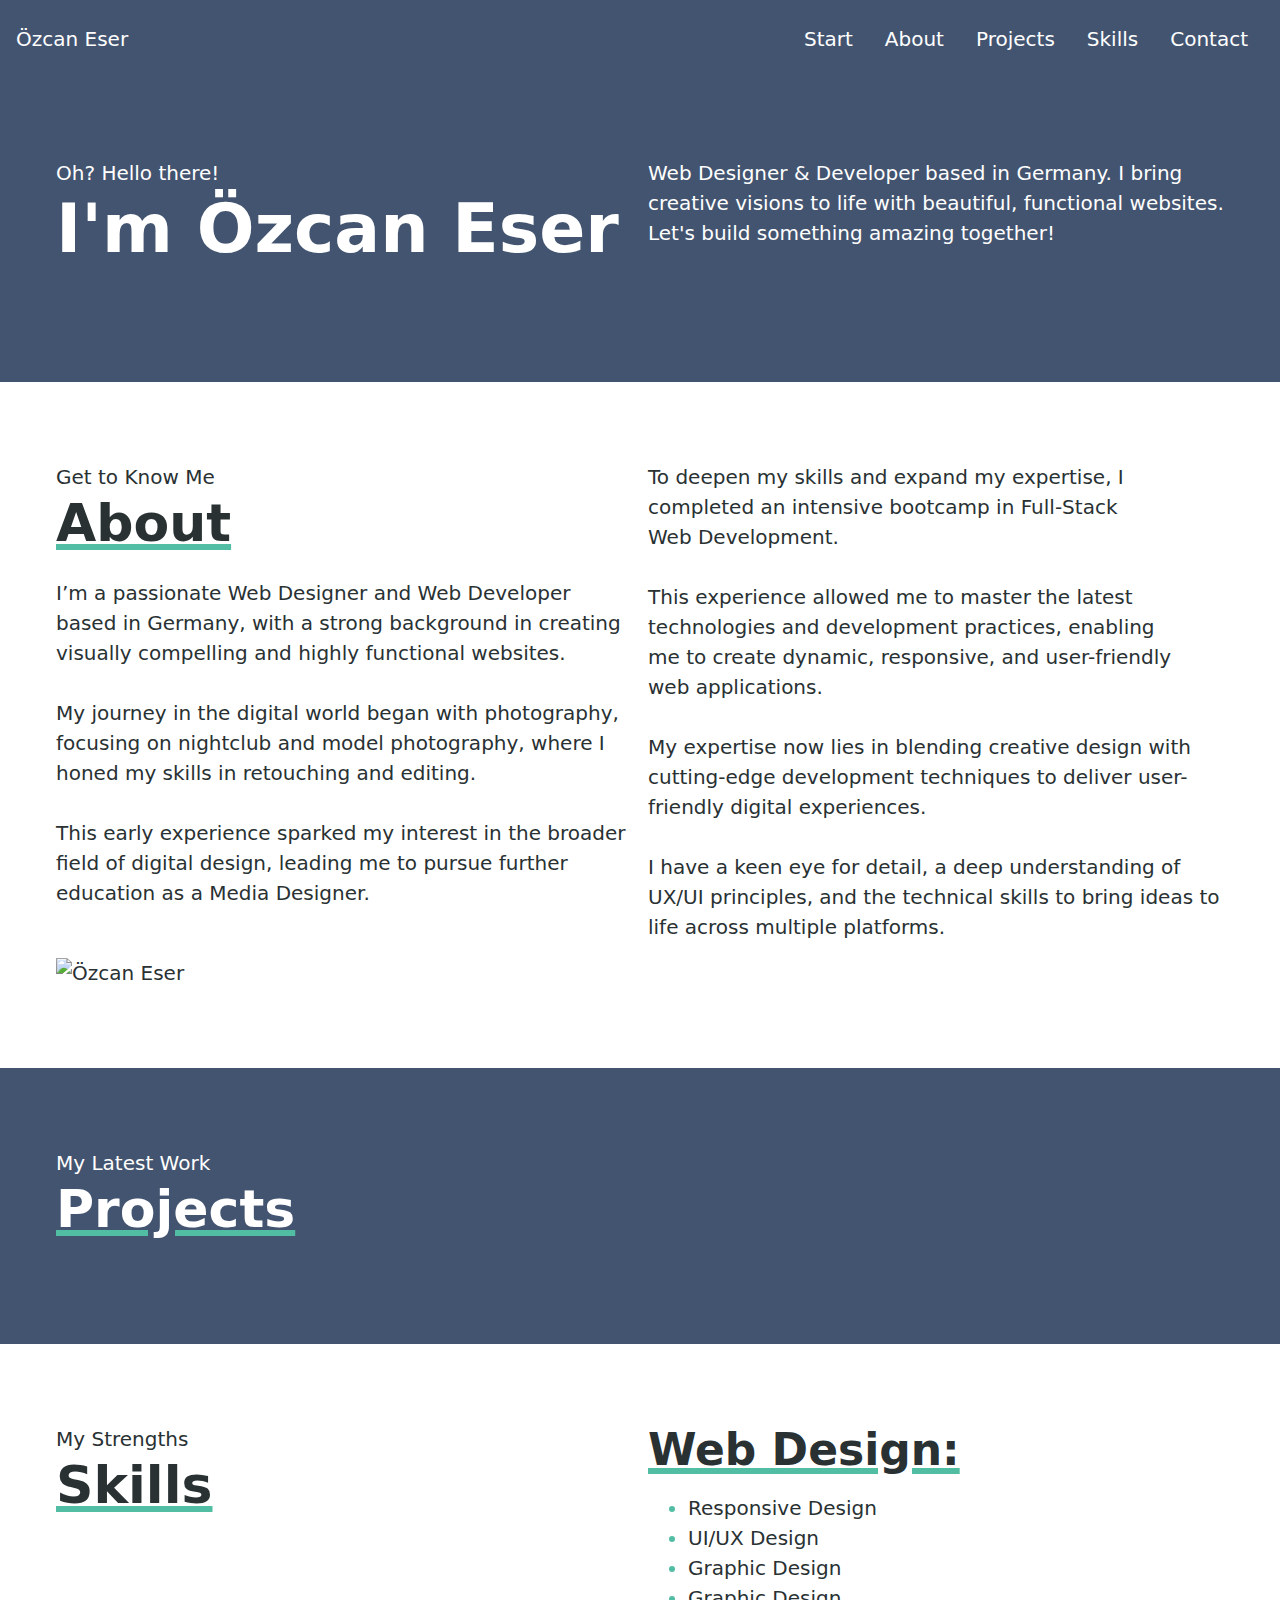
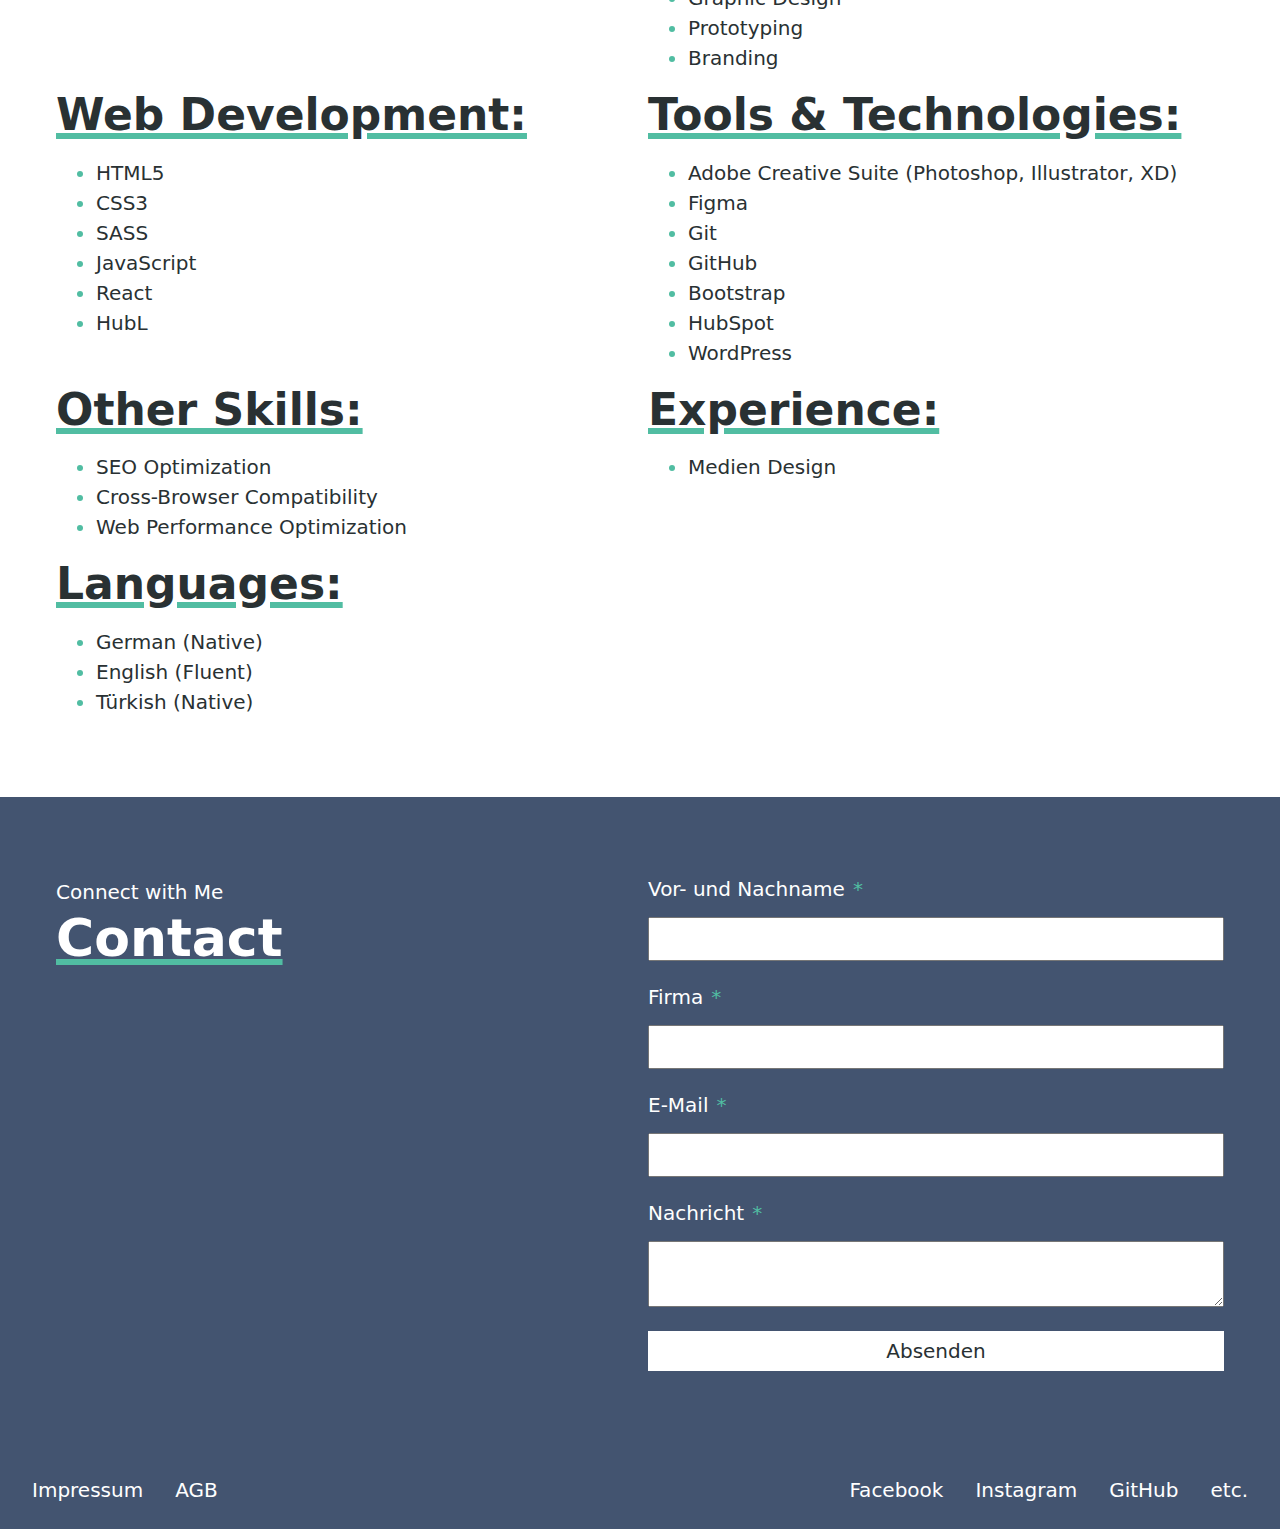
==== src/index.html @ 838704f4 "new" ====
<!DOCTYPE html>
<html lang="en">
<head>
  <meta charset="UTF-8">
  <meta name="viewport" content="width=device-width, initial-scale=1.0">
  <meta
  name="description"
  content="Hi there! This is my powerful minimalistic website cv! Feel free to check it out and contact me!">

  <link rel="stylesheet" href="css/reset.css">
  <link rel="stylesheet" href="css/variables/colors.css">
  <link rel="stylesheet" href="css/variables/fonts.css">
  <link rel="stylesheet" href="css/variables/layout.css">
  <link rel="stylesheet" href="css/variables/content.css">
  <link rel="stylesheet" href="css/style.css">

  <title>Özcan Eser</title>
</head>
<body>
  <header>
    <div class="box-header">
      <a class="logo" href="#hero">
        Özcan Eser
      </a>
      <div class="menu-burger">
        <span>
        </span>
      </div>
      <nav aria-label="primary">
        <ul role="menu" id="mainmenu">
          <li role="none">
            <a role="menuitem" href="#hero">
              Start
            </a>
          </li>
          <li role="none">
            <a role="menuitem" href="#about">
              About
            </a>
          </li>
          <li role="none">
            <a role="menuitem" href="#projects">
              Projects
            </a>
          </li>
          <li role="none">
            <a role="menuitem" href="#skills">
              Skills
            </a>
          </li>
          <li role="none">
            <a role="menuitem" href="#contact">
              Contact
            </a>
          </li>
        </ul>
      </nav>
    </div>
  </header>
  <main>
    <div class="hero">
      <div class="box-content">
        <hgroup>
          <p>
            Oh? Hello there!
          </p>
          <h1 id="hero">
            I'm Özcan Eser
          </h1>
        </hgroup>
        <p>
          Web Designer & Developer based in Germany.
          I bring creative visions to life with beautiful, functional websites. Let's build something amazing together!
        </p>
      </div>
    </div>
    <div>
      <div class="box-content">
        <div>
          <hgroup>
            <p>
              Get to Know Me
            </p>
            <h2 id="about">
              About
            </h2>
          </hgroup>
          <p>
            I’m a passionate Web Designer and Web Developer based in Germany, with a strong background in creating visually compelling and highly functional websites.
            <br>
            <br>
            My journey in the digital world began with photography, focusing on nightclub and model photography, where I honed my skills in retouching and editing.
            <br>
            <br>
            This early experience sparked my interest in the broader field of digital design, leading me to pursue further education as a Media Designer.
            <br>
            <br>
          </p>
        </div>
        <div>
          <p>
            To deepen my skills and expand my expertise, I completed an intensive bootcamp in Full-Stack Web Development.
            <br>
            <br>
            This experience allowed me to master the latest technologies and development practices, enabling me to create dynamic, responsive, and user-friendly web applications.
            <br>
            <br>
            My expertise now lies in blending creative design with cutting-edge development techniques to deliver user-friendly digital experiences.
            <br>
            <br>
            I have a keen eye for detail, a deep understanding of UX/UI principles, and the technical skills to bring ideas to life across multiple platforms.
          </p>
        </div>
        <picture>
          <img src="" alt="Özcan Eser">
        </picture>
      </div>
    </div>
    <div class="bg-invert">
      <div class="box-content">
        <hgroup>
          <p>
            My Latest Work
          </p>
          <h2 id="projects">
            Projects
          </h2>
        </hgroup>
      </div>
    </div>
    <div>
      <div class="box-content">
        <hgroup>
          <p>
            My Strengths
          </p>
          <h2 id="skills">
            Skills
          </h2>
        </hgroup>
        <div>
          <h3>
            Web Design:
          </h3>
          <ul>
            <li>Responsive Design</li>
            <li>UI/UX Design</li>
            <li>Graphic Design</li>
            <li>Graphic Design</li>
            <li>Prototyping</li>
            <li>Branding</li>
          </ul>
        </div>
        <div>
          <h3>
            Web Development:
          </h3>
          <ul>
            <li>HTML5</li>
            <li>CSS3</li>
            <li>SASS</li>
            <li>JavaScript</li>
            <li>React</li>
            <li>HubL</li>
          </ul>
        </div>
        <div>
          <h3>
            Tools & Technologies:
          </h3>
          <ul>
            <li>Adobe Creative Suite (Photoshop, Illustrator, XD)</li>
            <li>Figma</li>
            <li>Git</li>
            <li>GitHub</li>
            <li>Bootstrap</li>
            <li>HubSpot</li>
            <li>WordPress</li>
          </ul>
        </div>
        <div>
          <h3>
            Other Skills:
          </h3>
          <ul>
            <li>SEO Optimization</li>
            <li>Cross-Browser Compatibility</li>
            <li>Web Performance Optimization</li>
          </ul>
        </div>
        <div>
          <h3>
            Experience:
          </h3>
          <ul>
            <li>Medien Design</li>
          </ul>
        </div>
        <div>
          <h3>
            Languages:
          </h3>
          <ul>
            <li>German (Native)</li>
            <li>English (Fluent)</li>
            <li>Türkish (Native)</li>
          </ul>
        </div>
          <!-- | [Your Company Name] | [Years Active]

          Designed and developed over [X] websites for various clients, ensuring a perfect balance between aesthetics and functionality.
          Collaborated closely with clients to understand their vision and translated it into high-quality, user-centric web solutions.
          Implemented SEO strategies and optimized website performance, resulting in [X]% increase in traffic and user engagement.
          [Previous Job Title] | [Previous Company Name] | [Years Active]

          [Briefly describe key responsibilities and achievements, focusing on your design and development work.]
          Education:

          [Degree] in [Field] | [University Name] | [Year of Graduation] -->
      </div>
    </div>
    <div class="bg-invert">
      <div class="box-content">
        <hgroup>
          <p>Connect with Me</p>
          <h2 id="contact">Contact</h2>
        </hgroup>
        <form action="/submit" method="post">
          <div class="form-group">
            <label for="name">Vor- und Nachname</label>
            <input type="text" id="name" name="name" required aria-required="true">
          </div>
          <div class="form-group">
            <label for="company">Firma</label>
            <input type="text" id="company" name="company" required aria-required="true">
          </div>
          <div class="form-group">
            <label for="email">E-Mail</label>
            <input type="email" id="email" name="email" required aria-required="true">
          </div>
          <div class="form-group">
            <label for="message">Nachricht</label>
            <textarea id="message" name="message" required aria-required="true"></textarea>
          </div>
          <div class="form-group">
            <button type="submit">Absenden</button>
          </div>
        </form>
      </div>
    </div>
    <!-- <div class="top-scroll">
      <a href="#hero">Scroll to top</a>
    </div> -->
  </main>
  <footer>
    <div class="box-footer">
      <nav aria-label="legal">
        <ul role="menu" id="legalmenu">
          <li role="none">
            <a role="menuitem" href="#">
              Impressum
            </a>
          </li>
          <li role="none">
            <a role="menuitem" href="#">
              AGB
            </a>
          </li>
        </ul>
      </nav>
      <nav aria-label="socialmedia">
        <ul role="menu" id="socialmedia">
          <li role="none">
            <a role="menuitem" href="#">
              Facebook
            </a>
          </li>
          <li role="none">
            <a role="menuitem" href="#">
              Instagram
            </a>
          </li>
          <li role="none">
            <a role="menuitem" href="#">
              GitHub
            </a>
          </li>
          <li role="none">
            <a role="menuitem" href="#">
              etc.
            </a>
          </li>
        </ul>
      </nav>
    </div>
  </footer>
</body>
</html>
---- src/css/variables/colors.css ----
:root {
  --anthrazit: hsl(192, 11%, 18%);
  --grayish-blue: hsl(217, 25%, 35%);
  --cyan-green: hsl(165, 45%, 53%);
  --white: hsl(0, 0%, 100%);
  --gray: hsl(80, 3%, 58%);
  --black: hsl(0, 0%, 0%);
  --green: hsl(127, 69%, 43%);
  --red: hsl(359, 70%, 43%);
  --yellow: hsl(35, 84%, 62%);
  --blue: hsl(208, 62%, 49%);

  --clr-primary-400: var(--anthrazit);
  --clr-secondary-400: var(--grayish-blue);
  --clr-accent-400: var(--cyan-green);

  --clr-succes: var(--green);
  --clr-error: var(--red);
  --clr-warning: var(--yellow);
  --clr-info: var(--blue);
  --clr-disable: var(--gray);

  /* Font colors */
  --fc-primary: var(--clr-primary-400);
  --fc-invert: var(--white);

  --fc-body: var(--fc-primary);
  --fc-headline: var(--fc-primary);
  --fc-paragraph: var(--fc-primary);
  --fc-anchor: var(--fc-primary);
  --fc-button: var(--fc-primary);

  /* Background colors */
  --bg-primary: var(--white);
  --bg-invert: var(--clr-secondary-400);
  --bg-button: var(--white);

  /* Hover colors */
  --fc-hvr-anchor: var(--clr-primary-400);
  --bg-hvr-anchor: var(--white);
  --fc-hvr-button: var(--clr-primary-400);
  --bg-hvr-button: var(--clr-accent-400);
}
---- src/css/variables/fonts.css ----
:root {
  /* Fallback fonts */
  --ff-sans: ui-sans-serif, system-ui, -apple-system;
  --ff-serif: ui-serif;
  --ff-mono: ui-monospace;

  /* Font families */
  --ff-primary: var(--ff-sans);
  --ff-accent: var(--ff-serif);

  --ff-body: var(--ff-primary);
  --ff-headline: var(--ff-primary);
  --ff-paragraph: var(--ff-primary);
  --ff-anchor: inherit;
  --ff-button: inherit;

  /* Line heights */
  --lh-15: 1.5;
  --lh-12: 1.2;

  --lh-body: var(--lh-15);
  --lh-paragrah: var(--lh-15);
  --lh-headline: var(--lh-12);

  /* Font weights */
  --fw-700: 700;
  --fw-400: 400;
  --fw-100: 100;

  /* Font sizes mobile */
  --fs-3xl: 3.75rem;
  --fs-2xl: 2.5rem;
  --fs-xl: 2.25rem;
  --fs-lg: 1.75rem;
  --fs-md: 1.25rem;
  --fs-rg: 1rem;
  --fs-sm: 0.75rem;

  --fs-body: var(--fs-rg);
  --fs-paragrah: var(--fs-rg);
}

/* Font sizes tablet */
@media (min-width: 768px) {
  :root {
    --fs-3xl: 4rem;
    --fs-2xl: 3rem;
    --fs-xl: 2.5rem;
    --fs-lg: 1.75rem;
    --fs-md: 1.25rem;
    --fs-rg: 1.25rem;
    --fs-sm: 1rem;
  }
}

/* Font sizes desktop */
@media (min-width: 1024px) {
  :root {
    --fs-3xl: 4.25rem;
    --fs-2xl: 3.25rem;
    --fs-xl: 2.75rem;
    --fs-lg: 2rem;
    --fs-md: 1.75rem;
    --fs-rg: 1.25rem;
    --fs-sm: 1rem;
  }
}
---- src/css/variables/layout.css ----
:root {
  /* Container widths */
  --width-wide: 80rem;
  --width-regular: 75rem;
  --width-narrow: 65rem;

  /* Spaces */
  --space-lg: 2rem;
  --space-md: 1.5rem;
  --space-sm: 1rem;
  --space-xs: .5rem;
}
---- src/css/variables/content.css ----
body {
  color: var(--fc-body);
  font-family: var(--ff-body);
  font-size: var(--fs-body);
  line-height: var(--lh-body);
}

h1, h2, h3, h4, h5, h6 {
  color: var(--fc-headline);
  font-family: var(--ff-headline);
  line-height: var(--lh-headline);

  &:not(h1) {text-decoration: 6px underline var(--clr-accent-400);}
}

h1 {
  font-size: var(--fs-headline, var(--fs-3xl));
  margin-bottom: var(--space-lg);
}

h2 {
  font-size: var(--fs-headline, var(--fs-2xl));
  margin-bottom: var(--space-md);
}

h3 {
  font-size: var(--fs-headline, var(--fs-xl));
  margin-bottom: var(--space-sm);
}

h4 {
  font-size: var(--fs-headline, var(--fs-lg));
  margin-bottom: var(--space-sm);
}

h5 {
  font-size: var(--fs-headline, var(--fs-md));
  margin-bottom: var(--space-sm);
}

h6 {
  font-size: var(--fs-headline, var(--fs-sm));
  margin-bottom: var(--space-sm);
}

p {
  color: var(--fc-paragraph);
  font-family: var(--ff-paragraph);
  font-size: var(--fs-paragrah);
  line-height: var(--lh-paragrah);
}

a {
  color: var(--fc-anchor);
  background-color: var(--bg-anchor);
}

button {
  color: var(--fc-button);
  background: var(--bg-button);
  border: 0;
}

ul[role="menu"] {display: flex;}

::marker {color: var(--clr-accent-400);}
---- src/css/style.css ----
header {
  position: sticky;
  top: 0;
}

header, footer {
  background-color: var(--bg-invert);
  
  a {
    --fc-anchor: var(--fc-invert);
    text-decoration: none;
  }

  nav a {
    display: inline-block;
    padding: var(--space-md) var(--space-sm);
    
    &:hover {
      --fc-anchor: var(--fc-hvr-anchor);
      --bg-anchor: var(--bg-hvr-anchor);
    }
  }
}

.hero {
  --fc-headline: var(--fc-invert);
  --fc-paragraph: var(--fc-invert);
  background: var(--bg-invert);
}

form, .form-group {display: grid;}

form {gap: var(--space-md);}

.form-group {gap: var(--fs-sm)}

label {
  color: var(--fc-invert);
  &::after {
    content: "*";
    color: var(--clr-accent-400);
    margin-left: var(--space-xs);
  }
}

input[type="text"],
input[type="email"],
textarea,
button[type="submit"] {
  padding: var(--space-xs) var(--space-sm);
}

button[type="submit"]:hover {
  --fc-button: var(--fc-hvr-button);
  --bg-button: var(--bg-hvr-button);
}

.bg-invert {
  --fc-headline: var(--fc-invert);
  --fc-paragraph: var(--fc-invert);
  background: var(--bg-invert);
}

.box-header, .box-content, .box-footer {margin-inline: auto;}

.box-header,
.box-footer {
  align-items: center;
  display: flex;
  justify-content: space-between;
  padding-inline: var(--space-sm);
  max-width: var(--width-wide);
}

.box-content {
  --columns: 1;
  display: grid;
  gap: var(--space-sm);
  grid-template-columns: repeat(var(--columns), 1fr);
  padding: 5rem var(--space-sm);
  max-width: var(--width-regular);

  @media (min-width: 1024px) {--columns: 2;}
}
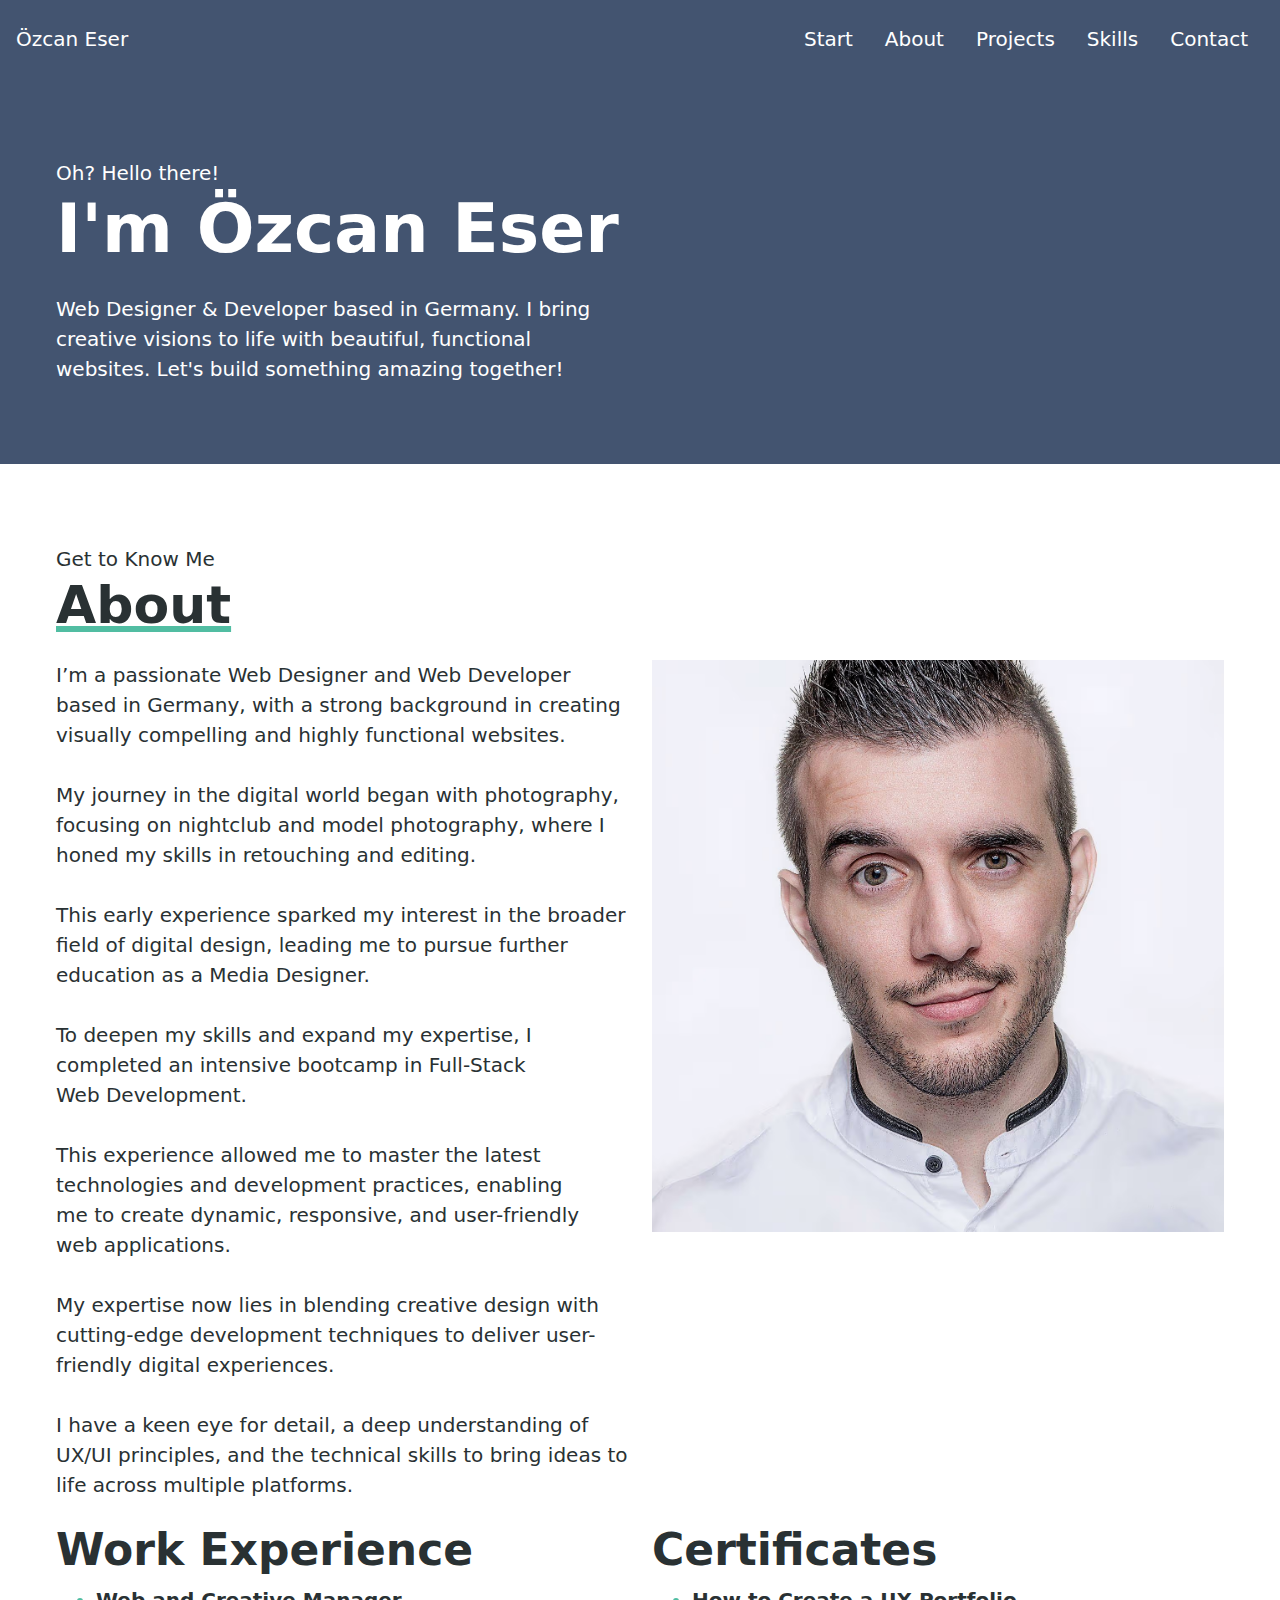
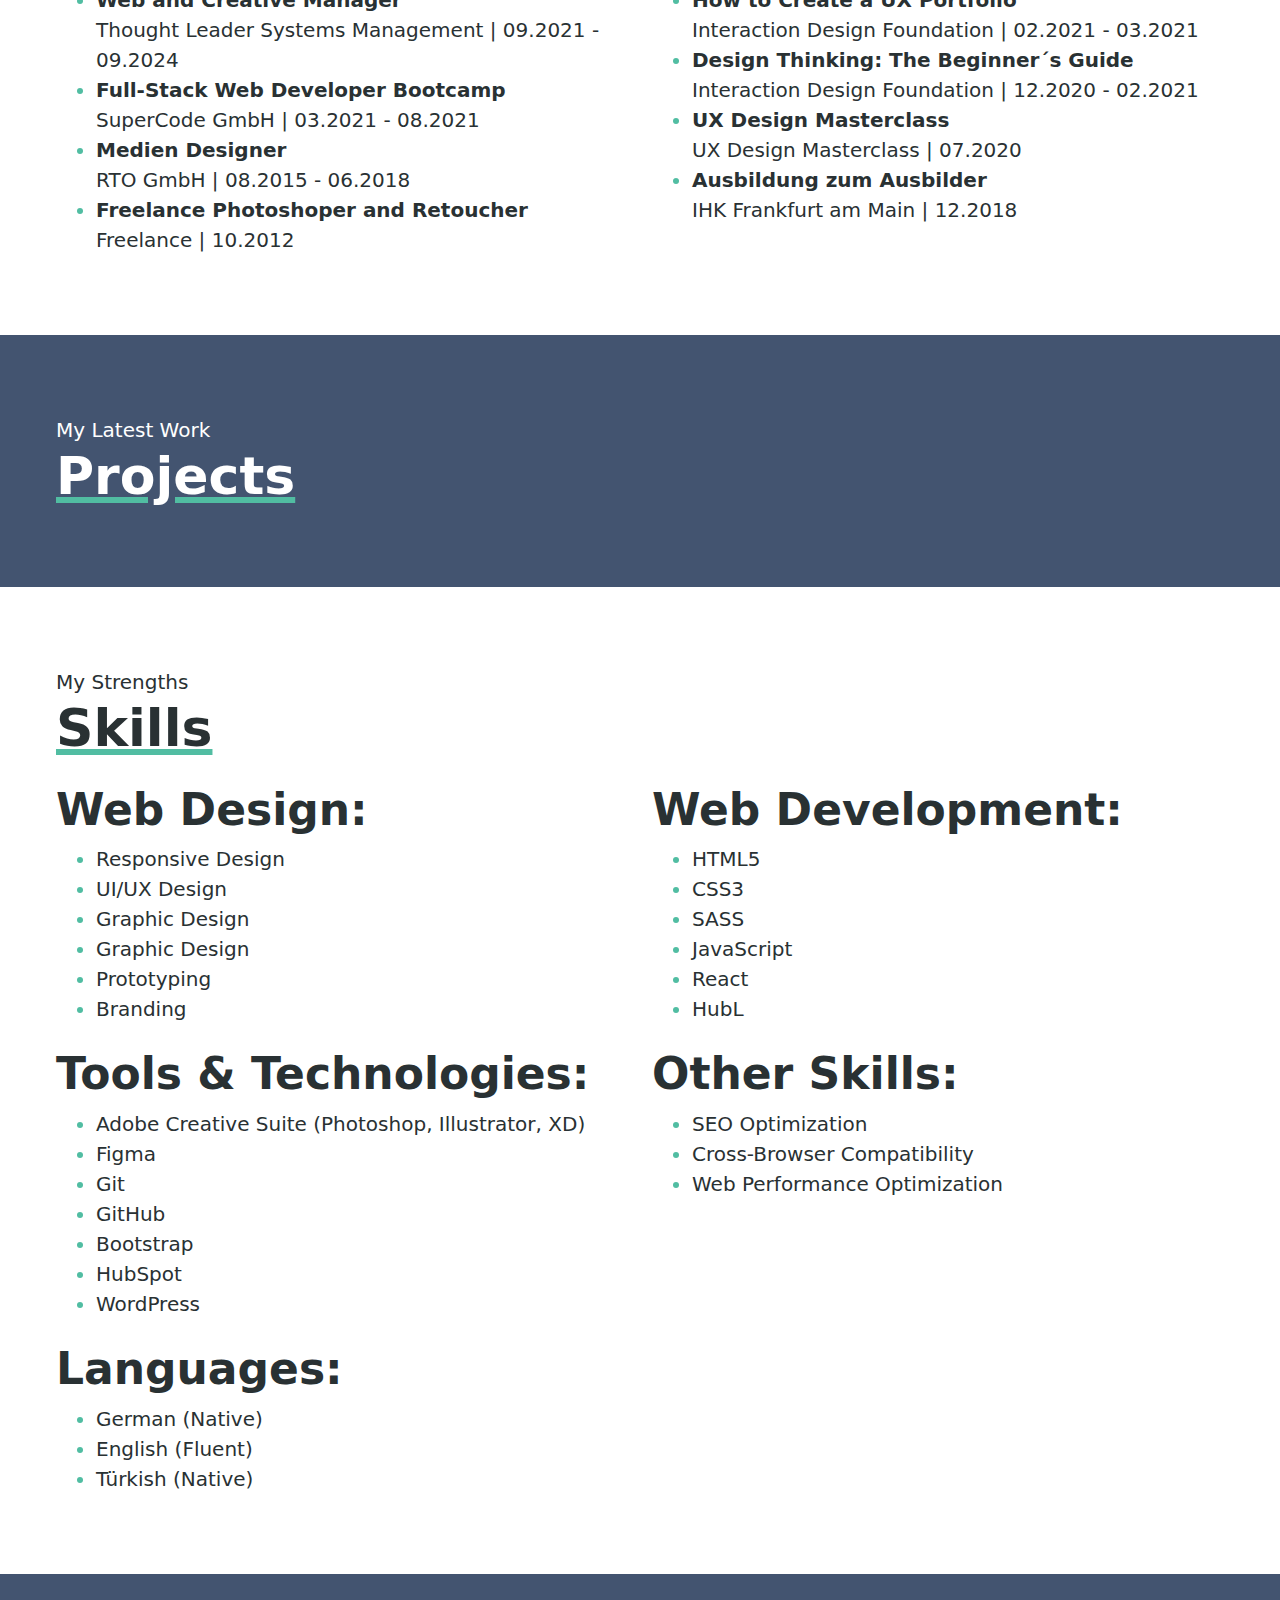
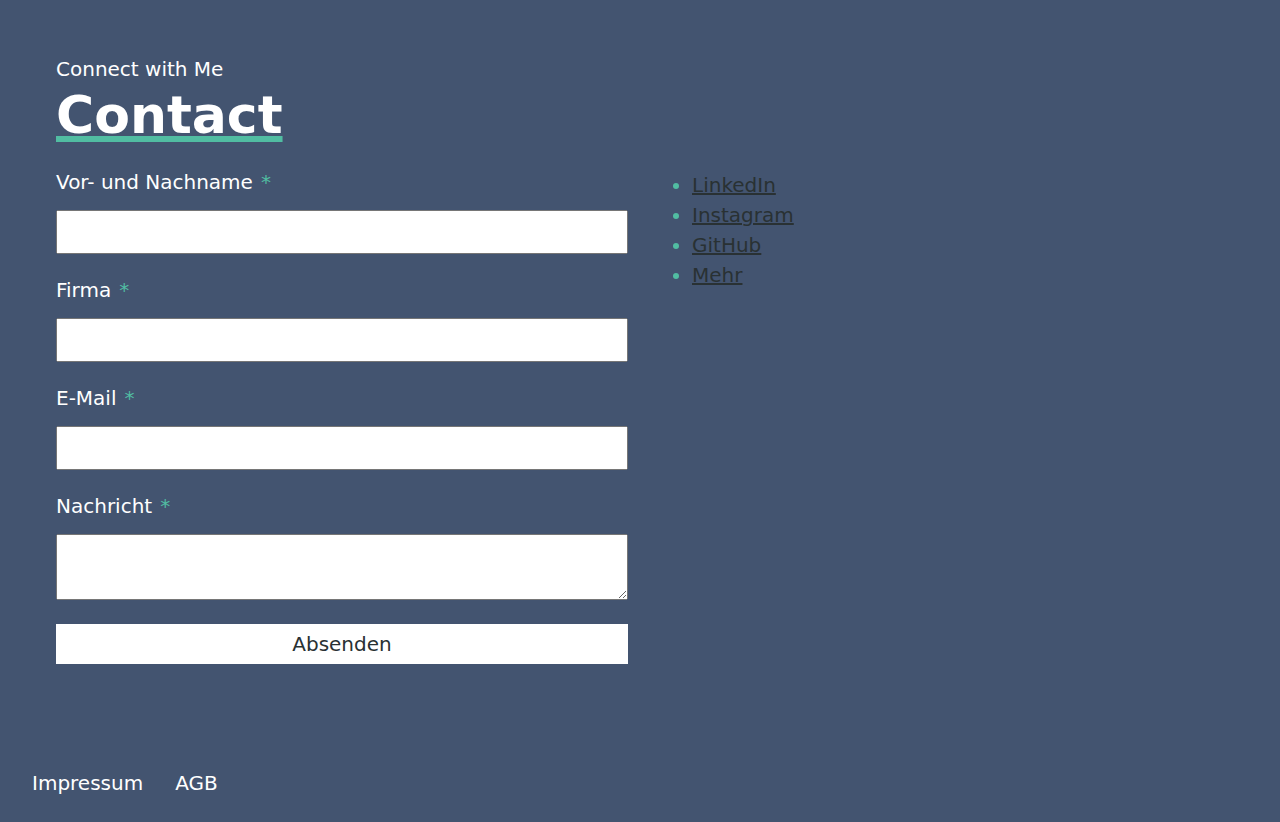
==== commit 89dc6b8d: "new updates" ====
--- a/src/index.html
+++ b/src/index.html
@@ -3,9 +3,7 @@
 <head>
   <meta charset="UTF-8">
   <meta name="viewport" content="width=device-width, initial-scale=1.0">
-  <meta
-  name="description"
-  content="Hi there! This is my powerful minimalistic website cv! Feel free to check it out and contact me!">
+  <meta name="description" content="Hi there! This is my powerful minimalistic website cv! Feel free to check it out and contact me!">
 
   <link rel="stylesheet" href="css/reset.css">
   <link rel="stylesheet" href="css/variables/colors.css">
@@ -19,7 +17,7 @@
 <body>
   <header>
     <div class="box-header">
-      <a class="logo" href="#hero">
+      <a class="logo" href="#">
         Özcan Eser
       </a>
       <div class="menu-burger">
@@ -74,49 +72,113 @@
         </p>
       </div>
     </div>
-    <div>
-      <div class="box-content">
-        <div>
-          <hgroup>
-            <p>
-              Get to Know Me
-            </p>
-            <h2 id="about">
-              About
-            </h2>
-          </hgroup>
+    <div class="about">
+      <div class="box-content">
+        <hgroup>
           <p>
-            I’m a passionate Web Designer and Web Developer based in Germany, with a strong background in creating visually compelling and highly functional websites.
-            <br>
-            <br>
-            My journey in the digital world began with photography, focusing on nightclub and model photography, where I honed my skills in retouching and editing.
-            <br>
-            <br>
-            This early experience sparked my interest in the broader field of digital design, leading me to pursue further education as a Media Designer.
-            <br>
-            <br>
+            Get to Know Me
           </p>
-        </div>
-        <div>
-          <p>
-            To deepen my skills and expand my expertise, I completed an intensive bootcamp in Full-Stack Web Development.
-            <br>
-            <br>
-            This experience allowed me to master the latest technologies and development practices, enabling me to create dynamic, responsive, and user-friendly web applications.
-            <br>
-            <br>
-            My expertise now lies in blending creative design with cutting-edge development techniques to deliver user-friendly digital experiences.
-            <br>
-            <br>
-            I have a keen eye for detail, a deep understanding of UX/UI principles, and the technical skills to bring ideas to life across multiple platforms.
-          </p>
-        </div>
+          <h2 id="about">
+            About
+          </h2>
+        </hgroup>
+        <p>
+          I’m a passionate Web Designer and Web Developer based in Germany, with a strong background in creating visually compelling and highly functional websites.
+          <br>
+          <br>
+          My journey in the digital world began with photography, focusing on nightclub and model photography, where I honed my skills in retouching and editing.
+          <br>
+          <br>
+          This early experience sparked my interest in the broader field of digital design, leading me to pursue further education as a Media Designer.
+          <br>
+          <br>
+          To deepen my skills and expand my expertise, I completed an intensive bootcamp in Full-Stack Web Development.
+          <br>
+          <br>
+          This experience allowed me to master the latest technologies and development practices, enabling me to create dynamic, responsive, and user-friendly web applications.
+          <br>
+          <br>
+          My expertise now lies in blending creative design with cutting-edge development techniques to deliver user-friendly digital experiences.
+          <br>
+          <br>
+          I have a keen eye for detail, a deep understanding of UX/UI principles, and the technical skills to bring ideas to life across multiple platforms.
+        </p>
         <picture>
-          <img src="" alt="Özcan Eser">
+          <img src="assets/img/oezcaneser.avif" alt="Özcan Eser, Web Designer and Developer" width: 600px, height: 600px>
         </picture>
-      </div>
-    </div>
-    <div class="bg-invert">
+        <div class="card">
+          <h3>
+            Work Experience
+          </h3>
+          <ul>
+            <li>
+              <b>
+                Web and Creative Manager
+              </b>
+              <br>
+              Thought Leader Systems Management | 09.2021 - 09.2024
+            </li>
+            <li>
+              <b>
+                Full-Stack Web Developer Bootcamp
+              </b>
+              <br>
+              SuperCode GmbH | 03.2021 - 08.2021
+            </li>
+            <li>
+              <b>
+                Medien Designer
+              </b>
+              <br>
+              RTO GmbH | 08.2015 - 06.2018
+            </li>
+            <li>
+              <b>
+                Freelance Photoshoper and Retoucher
+              </b>
+              <br>
+              Freelance | 10.2012
+            </li>
+          </ul>
+        </div>
+        <div class="card">
+          <h3>
+            Certificates
+          </h3>
+          <ul>
+            <li>
+              <b>
+                How to Create a UX Portfolio
+              </b>
+              <br>
+              Interaction Design Foundation | 02.2021 - 03.2021
+            </li>
+            <li>
+              <b>
+                Design Thinking: The Beginner´s Guide 
+              </b>
+              <br>
+              Interaction Design Foundation | 12.2020 - 02.2021
+            </li>
+            <li>
+              <b>
+                UX Design Masterclass
+              </b>
+              <br>
+              UX Design Masterclass | 07.2020
+            </li>
+            <li>
+              <b>
+                Ausbildung zum Ausbilder
+              </b>
+              <br>
+              IHK Frankfurt am Main | 12.2018
+            </li>
+          </ul>
+        </div>
+      </div>
+    </div>
+    <div class="project bg-invert">
       <div class="box-content">
         <hgroup>
           <p>
@@ -128,7 +190,7 @@
         </hgroup>
       </div>
     </div>
-    <div>
+    <div class="skills">
       <div class="box-content">
         <hgroup>
           <p>
@@ -138,7 +200,7 @@
             Skills
           </h2>
         </hgroup>
-        <div>
+        <div class="card">
           <h3>
             Web Design:
           </h3>
@@ -151,7 +213,7 @@
             <li>Branding</li>
           </ul>
         </div>
-        <div>
+        <div class="card">
           <h3>
             Web Development:
           </h3>
@@ -164,7 +226,7 @@
             <li>HubL</li>
           </ul>
         </div>
-        <div>
+        <div class="card">
           <h3>
             Tools & Technologies:
           </h3>
@@ -178,7 +240,7 @@
             <li>WordPress</li>
           </ul>
         </div>
-        <div>
+        <div class="card">
           <h3>
             Other Skills:
           </h3>
@@ -188,15 +250,7 @@
             <li>Web Performance Optimization</li>
           </ul>
         </div>
-        <div>
-          <h3>
-            Experience:
-          </h3>
-          <ul>
-            <li>Medien Design</li>
-          </ul>
-        </div>
-        <div>
+        <div class="card">
           <h3>
             Languages:
           </h3>
@@ -206,20 +260,9 @@
             <li>Türkish (Native)</li>
           </ul>
         </div>
-          <!-- | [Your Company Name] | [Years Active]
-
-          Designed and developed over [X] websites for various clients, ensuring a perfect balance between aesthetics and functionality.
-          Collaborated closely with clients to understand their vision and translated it into high-quality, user-centric web solutions.
-          Implemented SEO strategies and optimized website performance, resulting in [X]% increase in traffic and user engagement.
-          [Previous Job Title] | [Previous Company Name] | [Years Active]
-
-          [Briefly describe key responsibilities and achievements, focusing on your design and development work.]
-          Education:
-
-          [Degree] in [Field] | [University Name] | [Year of Graduation] -->
-      </div>
-    </div>
-    <div class="bg-invert">
+      </div>
+    </div>
+    <div class="contact bg-invert">
       <div class="box-content">
         <hgroup>
           <p>Connect with Me</p>
@@ -246,11 +289,33 @@
             <button type="submit">Absenden</button>
           </div>
         </form>
-      </div>
-    </div>
-    <!-- <div class="top-scroll">
-      <a href="#hero">Scroll to top</a>
-    </div> -->
+        <nav aria-label="Social Media Links">
+          <ul>
+            <li>
+              <a href="javascript:void(0);" target="_blank" rel="noopener noreferrer" aria-label="LinkedIn">
+                LinkedIn
+              </a>
+            </li>
+            <li>
+              <a href="javascript:void(0);" target="_blank" rel="noopener noreferrer" aria-label="Instagram">
+                Instagram
+              </a>
+            </li>
+            <li>
+              <a href="https://github.com/OezcanEser" target="_blank" rel="noopener noreferrer" aria-label="GitHub">
+                GitHub
+              </a>
+            </li>
+            <li>
+              <a href="javascript:void(0);" target="_blank" rel="noopener noreferrer" aria-label="Weitere Links">
+                Mehr
+              </a>
+            </li>
+          </ul>
+        </nav>
+      
+      </div>
+    </div>
   </main>
   <footer>
     <div class="box-footer">
@@ -268,30 +333,6 @@
           </li>
         </ul>
       </nav>
-      <nav aria-label="socialmedia">
-        <ul role="menu" id="socialmedia">
-          <li role="none">
-            <a role="menuitem" href="#">
-              Facebook
-            </a>
-          </li>
-          <li role="none">
-            <a role="menuitem" href="#">
-              Instagram
-            </a>
-          </li>
-          <li role="none">
-            <a role="menuitem" href="#">
-              GitHub
-            </a>
-          </li>
-          <li role="none">
-            <a role="menuitem" href="#">
-              etc.
-            </a>
-          </li>
-        </ul>
-      </nav>
     </div>
   </footer>
 </body>
--- a/src/css/variables/colors.css
+++ b/src/css/variables/colors.css
@@ -2,13 +2,17 @@
   --anthrazit: hsl(192, 11%, 18%);
   --grayish-blue: hsl(217, 25%, 35%);
   --cyan-green: hsl(165, 45%, 53%);
+
   --white: hsl(0, 0%, 100%);
   --gray: hsl(80, 3%, 58%);
   --black: hsl(0, 0%, 0%);
+
   --green: hsl(127, 69%, 43%);
   --red: hsl(359, 70%, 43%);
   --yellow: hsl(35, 84%, 62%);
   --blue: hsl(208, 62%, 49%);
+
+  --transparent: transparent;
 
   --clr-primary-400: var(--anthrazit);
   --clr-secondary-400: var(--grayish-blue);
@@ -33,11 +37,18 @@
   /* Background colors */
   --bg-primary: var(--white);
   --bg-invert: var(--clr-secondary-400);
+  --bg-anchor: var(--transparent);
   --bg-button: var(--white);
+
+  /* Decoration color */
+  --clr-underline: var(--clr-accent-400);
+  --clr-liststyle: var(--clr-accent-400);
+  --clr-underline-anchor: var(--transparent);
 
   /* Hover colors */
   --fc-hvr-anchor: var(--clr-primary-400);
   --bg-hvr-anchor: var(--white);
+
   --fc-hvr-button: var(--clr-primary-400);
   --bg-hvr-button: var(--clr-accent-400);
 }--- a/src/css/variables/content.css
+++ b/src/css/variables/content.css
@@ -5,49 +5,43 @@
   line-height: var(--lh-body);
 }
 
-h1, h2, h3, h4, h5, h6 {
-  color: var(--fc-headline);
-  font-family: var(--ff-headline);
-  line-height: var(--lh-headline);
-
-  &:not(h1) {text-decoration: 6px underline var(--clr-accent-400);}
-}
-
-h1 {
-  font-size: var(--fs-headline, var(--fs-3xl));
-  margin-bottom: var(--space-lg);
-}
-
-h2 {
-  font-size: var(--fs-headline, var(--fs-2xl));
-  margin-bottom: var(--space-md);
-}
-
-h3 {
-  font-size: var(--fs-headline, var(--fs-xl));
-  margin-bottom: var(--space-sm);
-}
-
-h4 {
-  font-size: var(--fs-headline, var(--fs-lg));
-  margin-bottom: var(--space-sm);
-}
-
-h5 {
-  font-size: var(--fs-headline, var(--fs-md));
-  margin-bottom: var(--space-sm);
-}
-
-h6 {
-  font-size: var(--fs-headline, var(--fs-sm));
-  margin-bottom: var(--space-sm);
-}
-
 p {
   color: var(--fc-paragraph);
   font-family: var(--ff-paragraph);
   font-size: var(--fs-paragrah);
   line-height: var(--lh-paragrah);
+}
+
+h1, h2, h3, h4, h5, h6 {
+  color: var(--fc-headline);
+  font-family: var(--ff-headline);
+  line-height: var(--lh-headline);
+}
+
+h2{text-decoration: 6px underline var(--clr-underline);}
+
+h1 {
+  font-size: var(--fs-headline, var(--fs-3xl));
+}
+
+h2 {
+  font-size: var(--fs-headline, var(--fs-2xl));
+}
+
+h3 {
+  font-size: var(--fs-headline, var(--fs-xl));
+}
+
+h4 {
+  font-size: var(--fs-headline, var(--fs-lg));
+}
+
+h5 {
+  font-size: var(--fs-headline, var(--fs-md));
+}
+
+h6 {
+  font-size: var(--fs-headline, var(--fs-sm));
 }
 
 a {
@@ -58,9 +52,8 @@
 button {
   color: var(--fc-button);
   background: var(--bg-button);
-  border: 0;
 }
 
 ul[role="menu"] {display: flex;}
 
-::marker {color: var(--clr-accent-400);}
+::marker {color: var(--clr-liststyle);}--- a/src/css/style.css
+++ b/src/css/style.css
@@ -8,16 +8,15 @@
   
   a {
     --fc-anchor: var(--fc-invert);
-    text-decoration: none;
+    text-decoration: 6px underline var(--clr-underline-anchor);
   }
 
-  nav a {
+  a[role=menuitem] {
     display: inline-block;
     padding: var(--space-md) var(--space-sm);
     
     &:hover {
-      --fc-anchor: var(--fc-hvr-anchor);
-      --bg-anchor: var(--bg-hvr-anchor);
+      --clr-underline-anchor: var(--clr-underline);
     }
   }
 }
@@ -75,10 +74,18 @@
 .box-content {
   --columns: 1;
   display: grid;
-  gap: var(--space-sm);
+  gap: var(--space-md);
   grid-template-columns: repeat(var(--columns), 1fr);
   padding: 5rem var(--space-sm);
   max-width: var(--width-regular);
 
   @media (min-width: 1024px) {--columns: 2;}
 }
+
+.card {
+  display: grid;
+  height: fit-content;
+  gap: var(--space-xs);
+}
+
+hgroup {grid-column: 1 / -1;}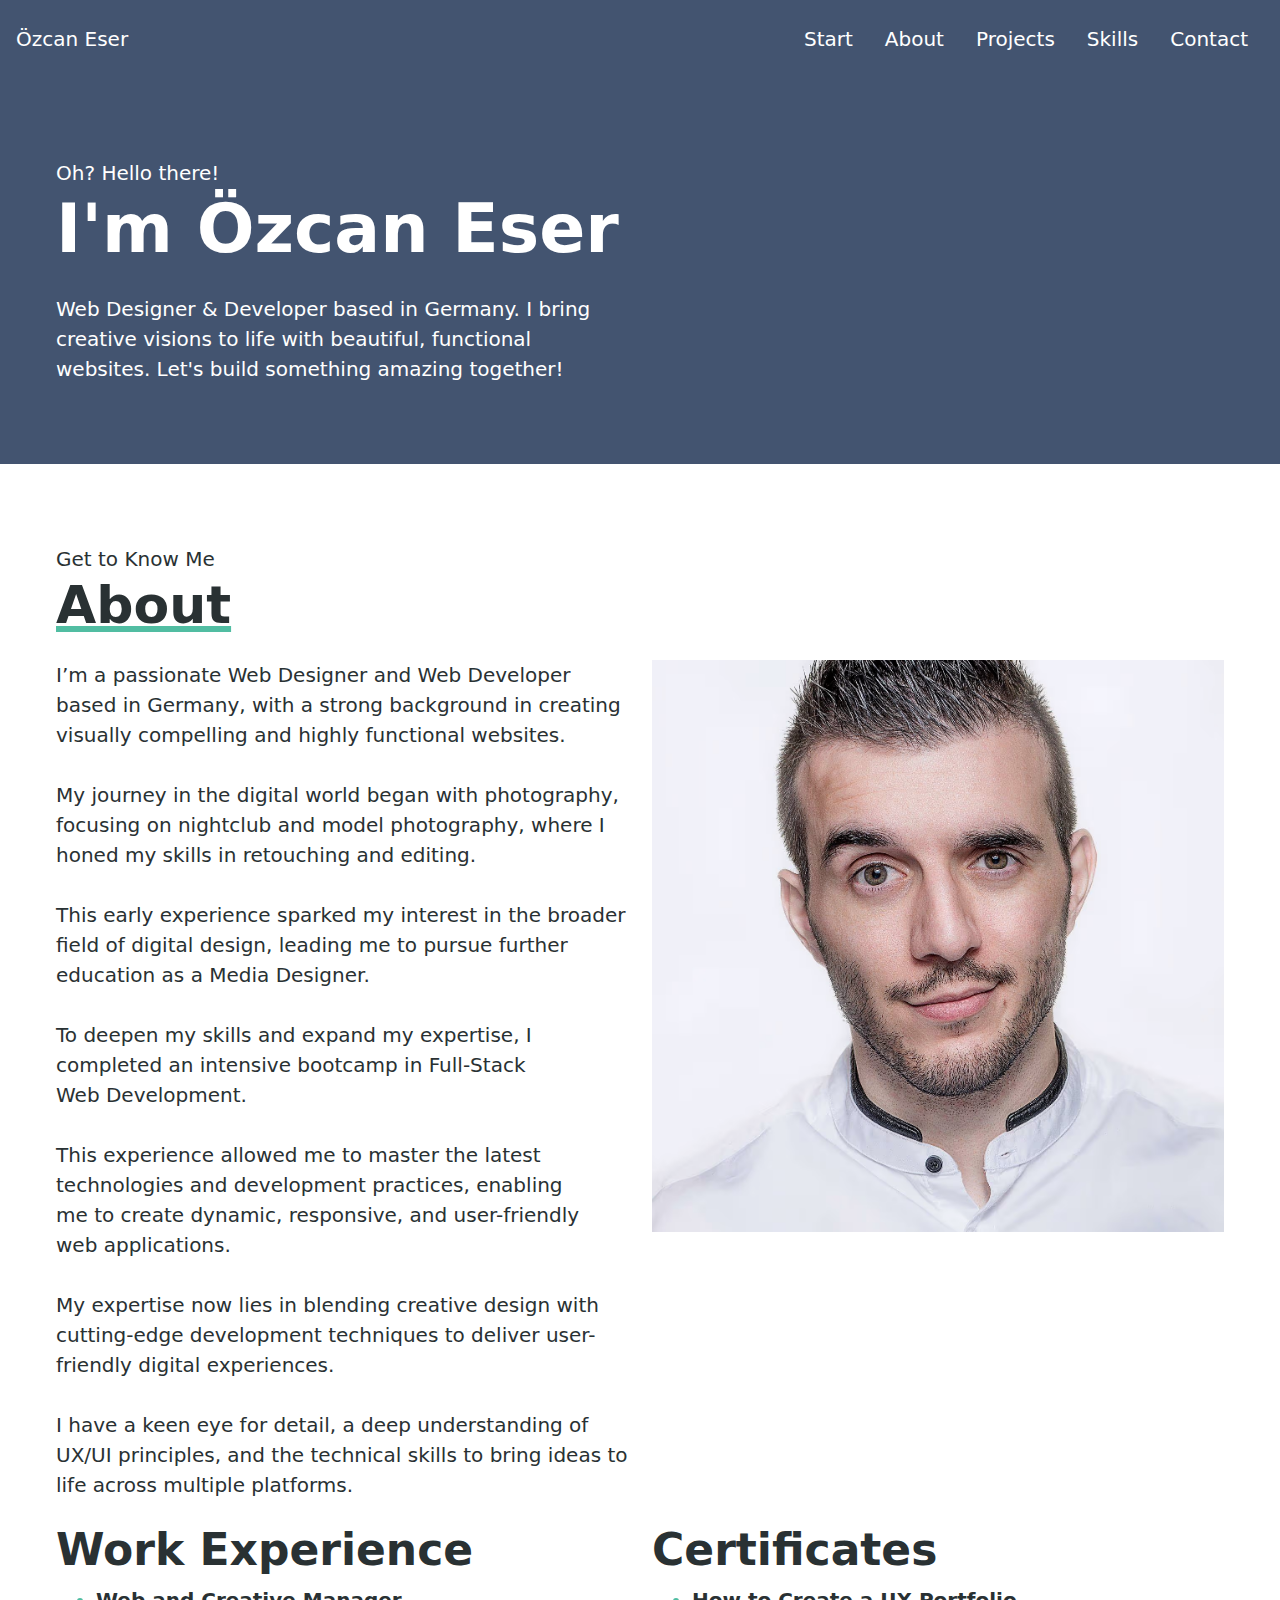
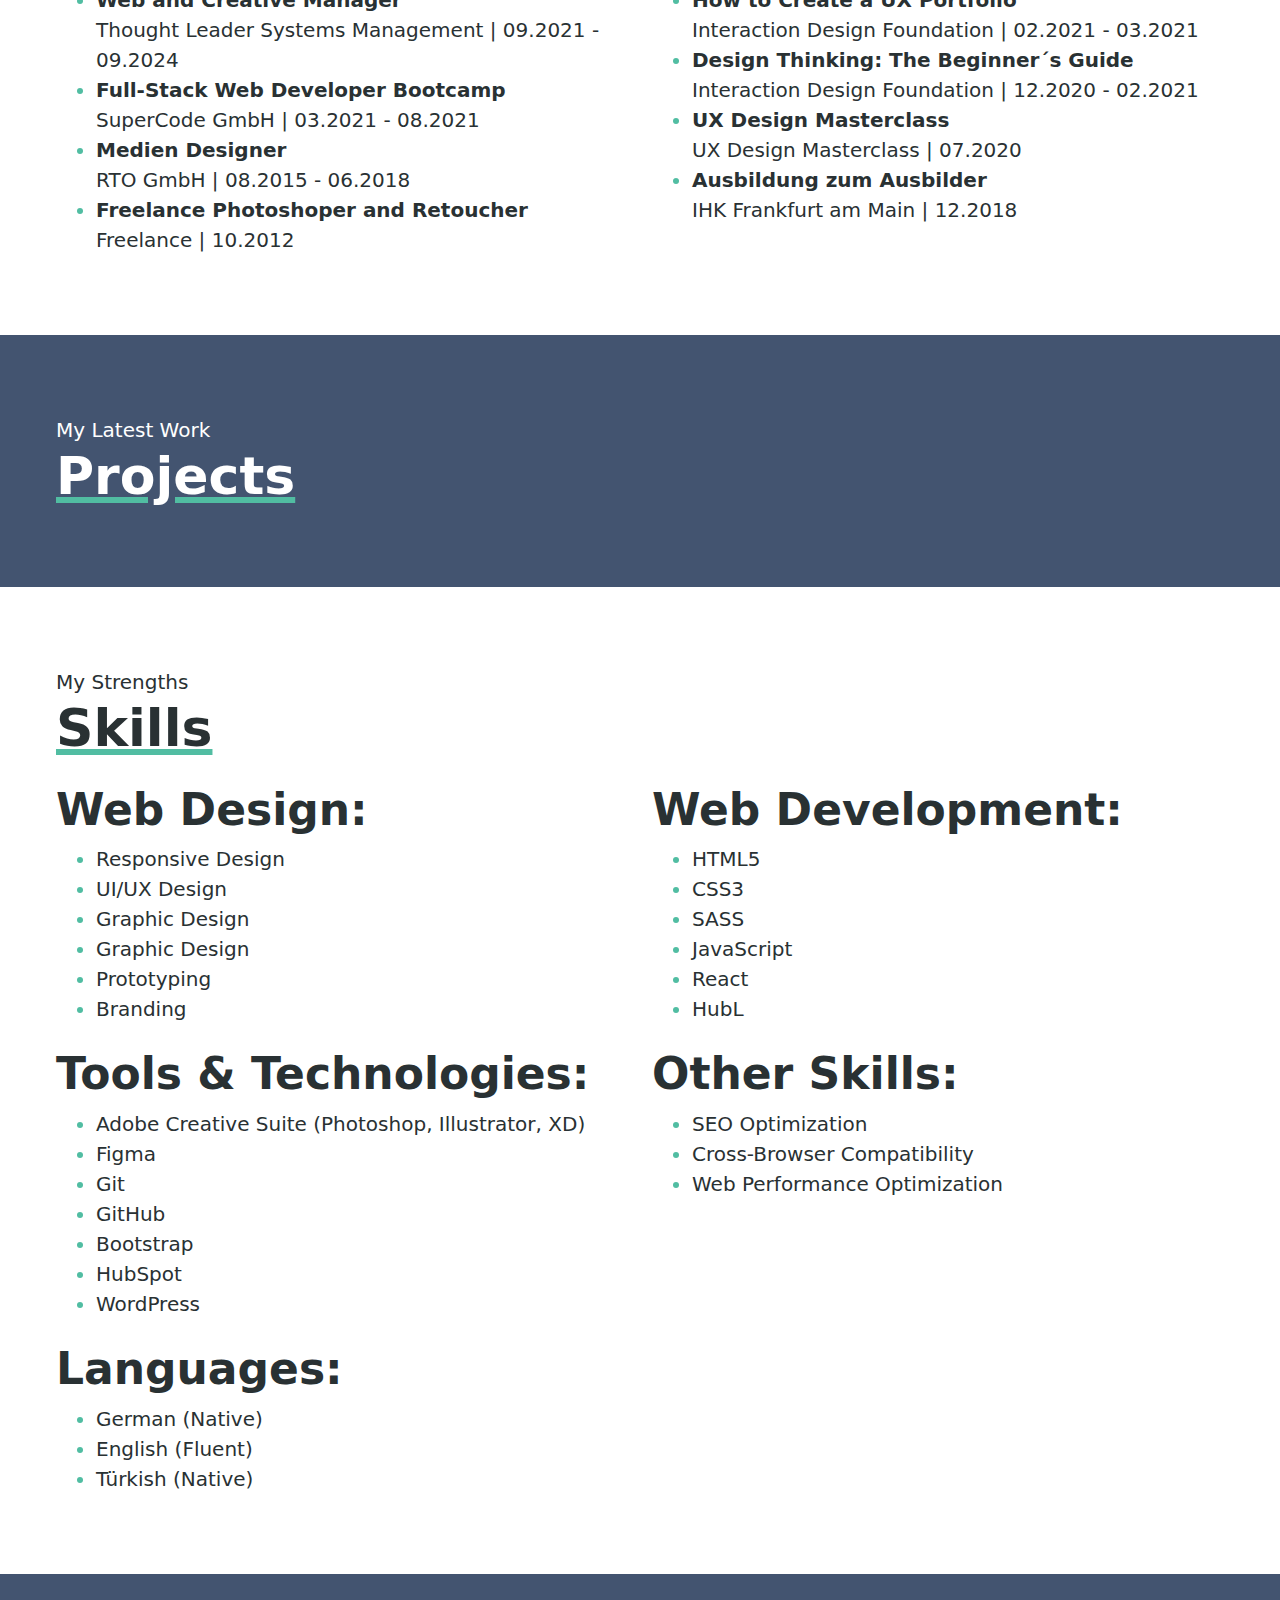
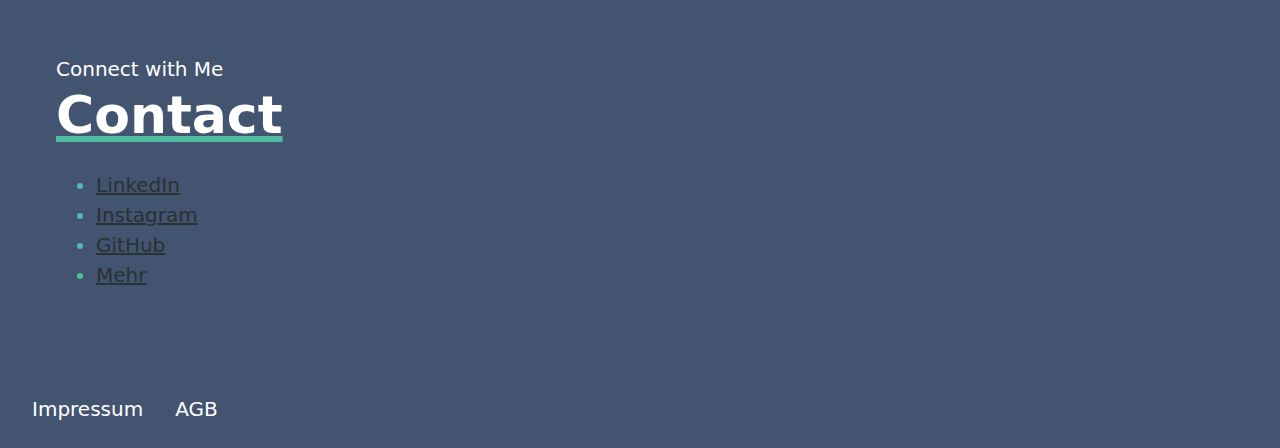
==== commit 253212e8: "Merge branch 'main' of https://github.com/OezcanEser/mywebsite" ====
--- a/src/index.html
+++ b/src/index.html
@@ -268,7 +268,7 @@
           <p>Connect with Me</p>
           <h2 id="contact">Contact</h2>
         </hgroup>
-        <form action="/submit" method="post">
+        <!-- <form action="/submit" method="post">
           <div class="form-group">
             <label for="name">Vor- und Nachname</label>
             <input type="text" id="name" name="name" required aria-required="true">
@@ -288,7 +288,7 @@
           <div class="form-group">
             <button type="submit">Absenden</button>
           </div>
-        </form>
+        </form> -->
         <nav aria-label="Social Media Links">
           <ul>
             <li>
@@ -313,7 +313,6 @@
             </li>
           </ul>
         </nav>
-      
       </div>
     </div>
   </main>
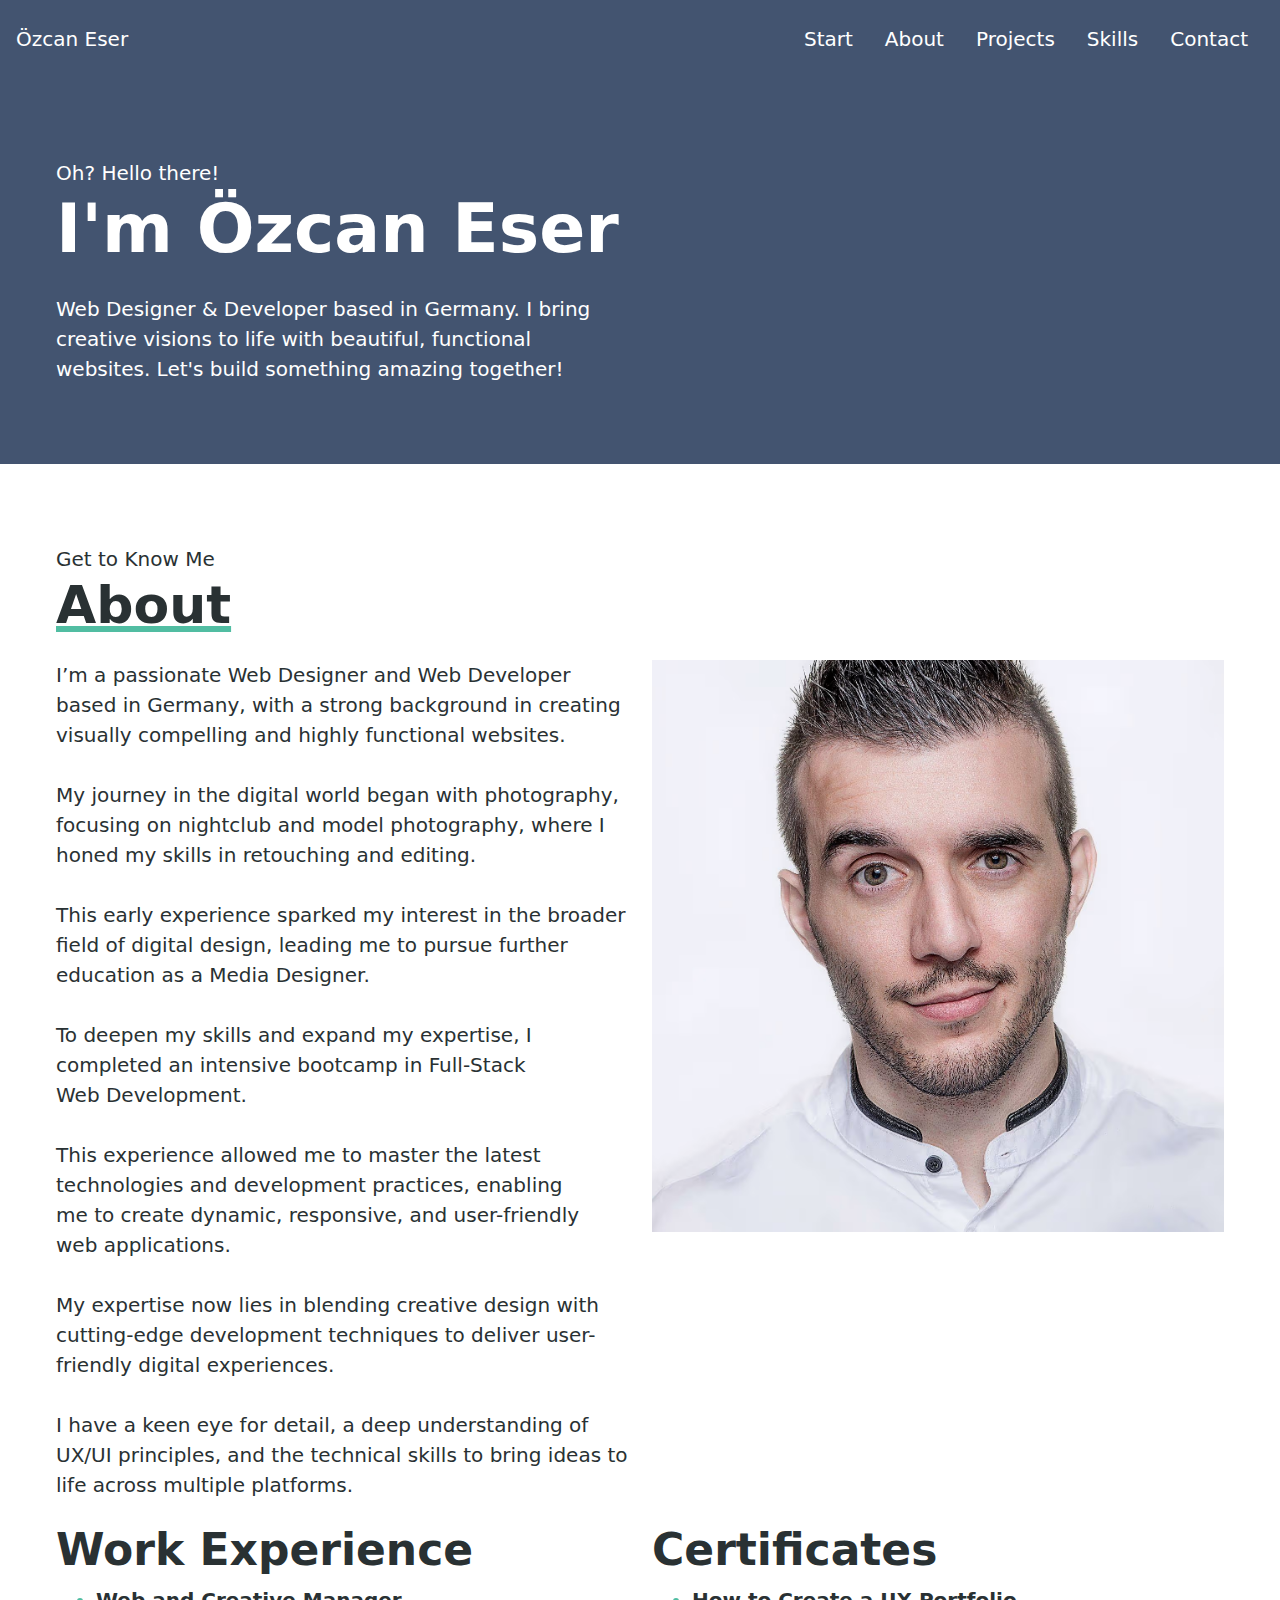
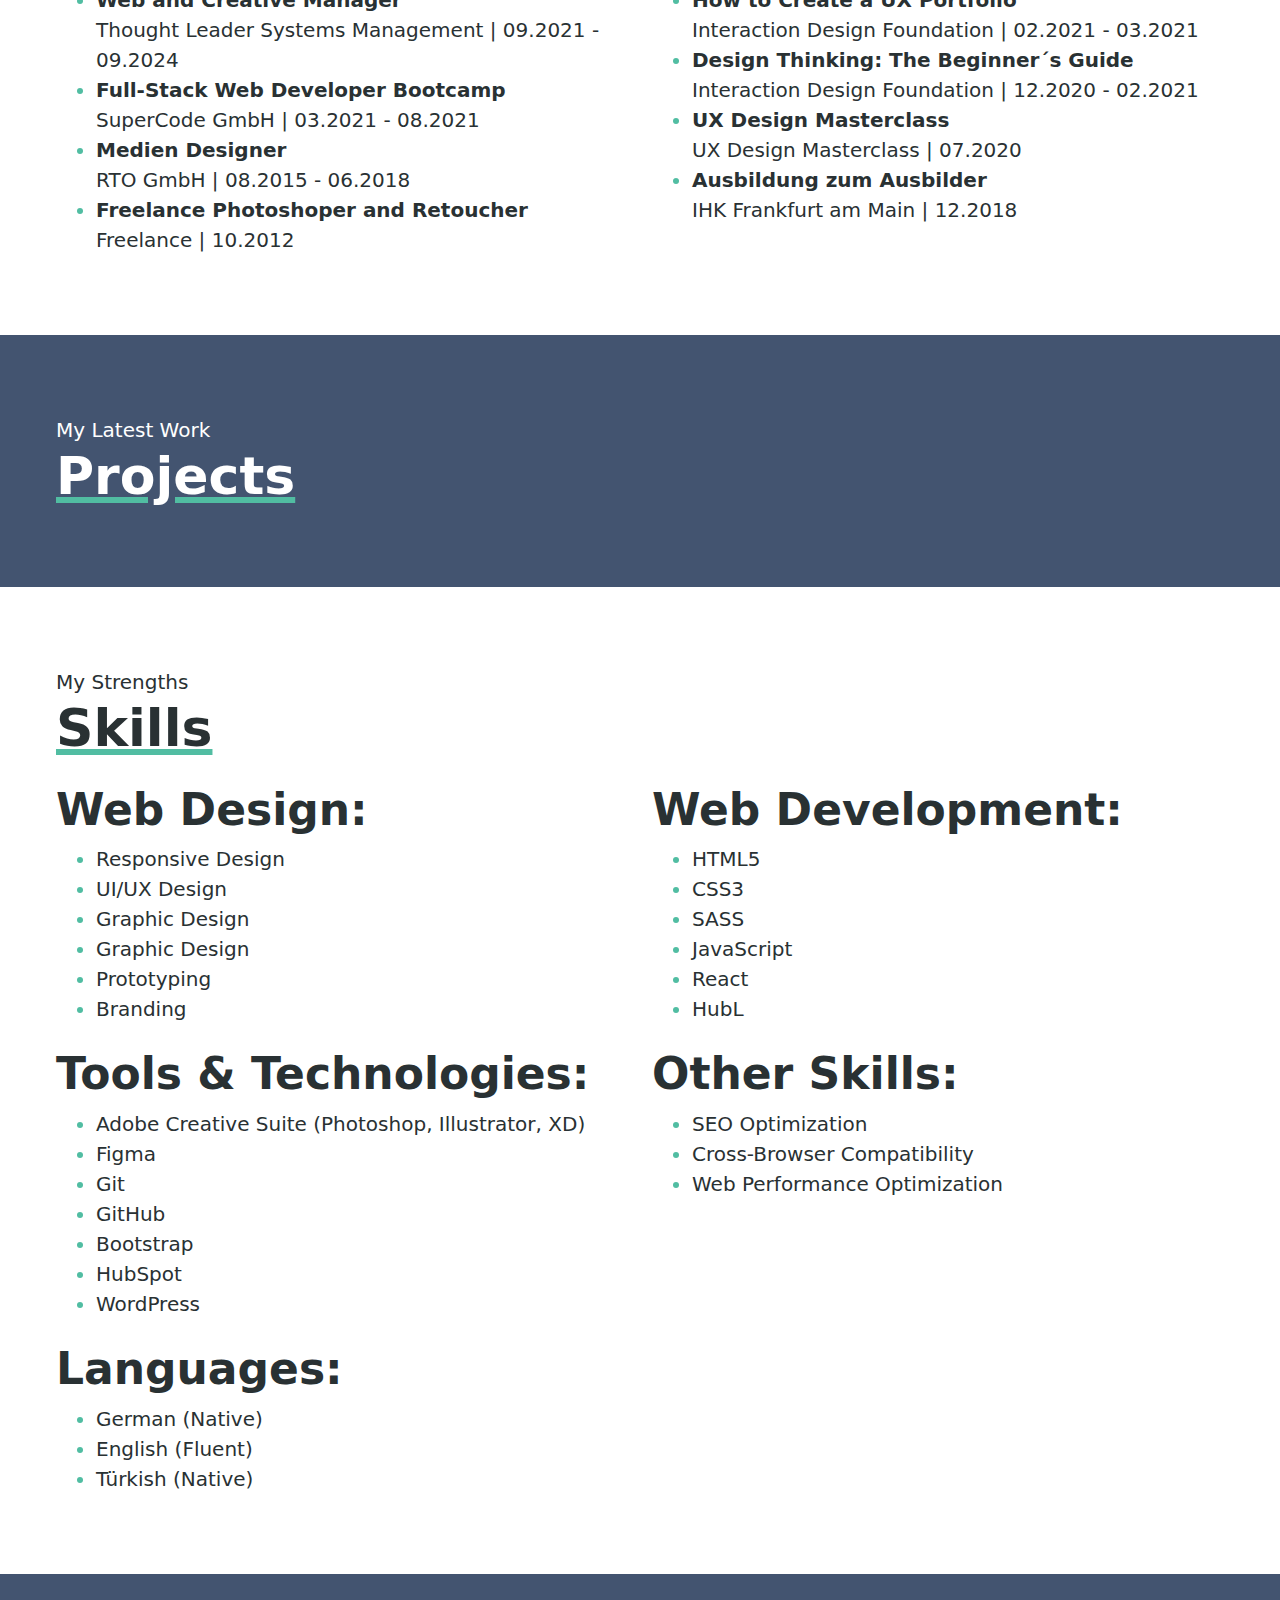
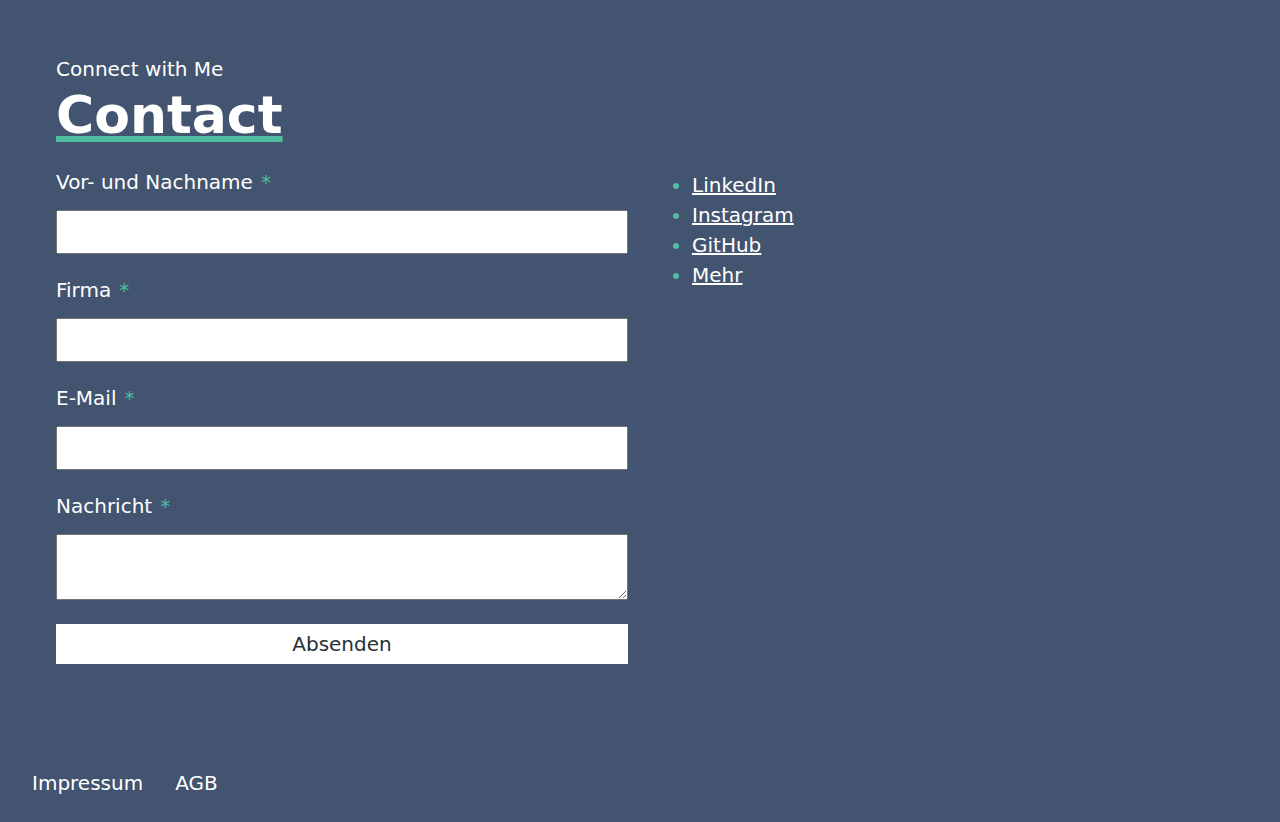
==== commit 886e28f2: "Hambruger menu begin" ====
--- a/src/index.html
+++ b/src/index.html
@@ -20,11 +20,11 @@
       <a class="logo" href="#">
         Özcan Eser
       </a>
-      <div class="menu-burger">
-        <span>
-        </span>
-      </div>
       <nav aria-label="primary">
+        <button class="burger-icon" id="burger-icon" aria-expanded="false">
+          <span visibility: hidden>Navigation</span>
+          <span class="burger-line"></span>
+        </button>
         <ul role="menu" id="mainmenu">
           <li role="none">
             <a role="menuitem" href="#hero">
@@ -268,7 +268,7 @@
           <p>Connect with Me</p>
           <h2 id="contact">Contact</h2>
         </hgroup>
-        <!-- <form action="/submit" method="post">
+        <form action="/submit" method="post">
           <div class="form-group">
             <label for="name">Vor- und Nachname</label>
             <input type="text" id="name" name="name" required aria-required="true">
@@ -288,7 +288,7 @@
           <div class="form-group">
             <button type="submit">Absenden</button>
           </div>
-        </form> -->
+        </form>
         <nav aria-label="Social Media Links">
           <ul>
             <li>
@@ -321,12 +321,12 @@
       <nav aria-label="legal">
         <ul role="menu" id="legalmenu">
           <li role="none">
-            <a role="menuitem" href="#">
+            <a role="menuitem" href="javascript:void(0);">
               Impressum
             </a>
           </li>
           <li role="none">
-            <a role="menuitem" href="#">
+            <a role="menuitem" href="javascript:void(0);">
               AGB
             </a>
           </li>
--- a/src/css/style.css
+++ b/src/css/style.css
@@ -18,6 +18,38 @@
     &:hover {
       --clr-underline-anchor: var(--clr-underline);
     }
+  }
+}
+
+.burger-icon {
+  --fc-button: var(--white);
+  --bg-button: var(--transparent);
+  cursor: pointer;
+  display: grid;
+  gap: var(--space-xs);
+  padding: 0;
+  width: 32px;
+}
+
+.burger-icon::before, .burger-icon::after {
+  content: "";
+  display: block;
+  background-color: currentColor;
+  height: 2px;
+  transition: all 0.3s ease-in-out;
+  width: 100%;
+}
+
+.burger-line {
+  background-color: currentColor;
+  display: block;
+  height: 2px;
+  width: 100%;
+}
+
+@media (min-width: 769px) {
+  .burger-icon {
+    display: none;
   }
 }
 
@@ -60,7 +92,7 @@
   background: var(--bg-invert);
 }
 
-.box-header, .box-content, .box-footer {margin-inline: auto;}
+.box-header,.box-content,.box-footer{margin-inline:auto;}
 
 .box-header,
 .box-footer {
@@ -88,4 +120,8 @@
   gap: var(--space-xs);
 }
 
-hgroup {grid-column: 1 / -1;}+hgroup {grid-column: 1 / -1;}
+
+nav[aria-label="Social Media Links"] {
+  --fc-anchor: var(--fc-invert);
+}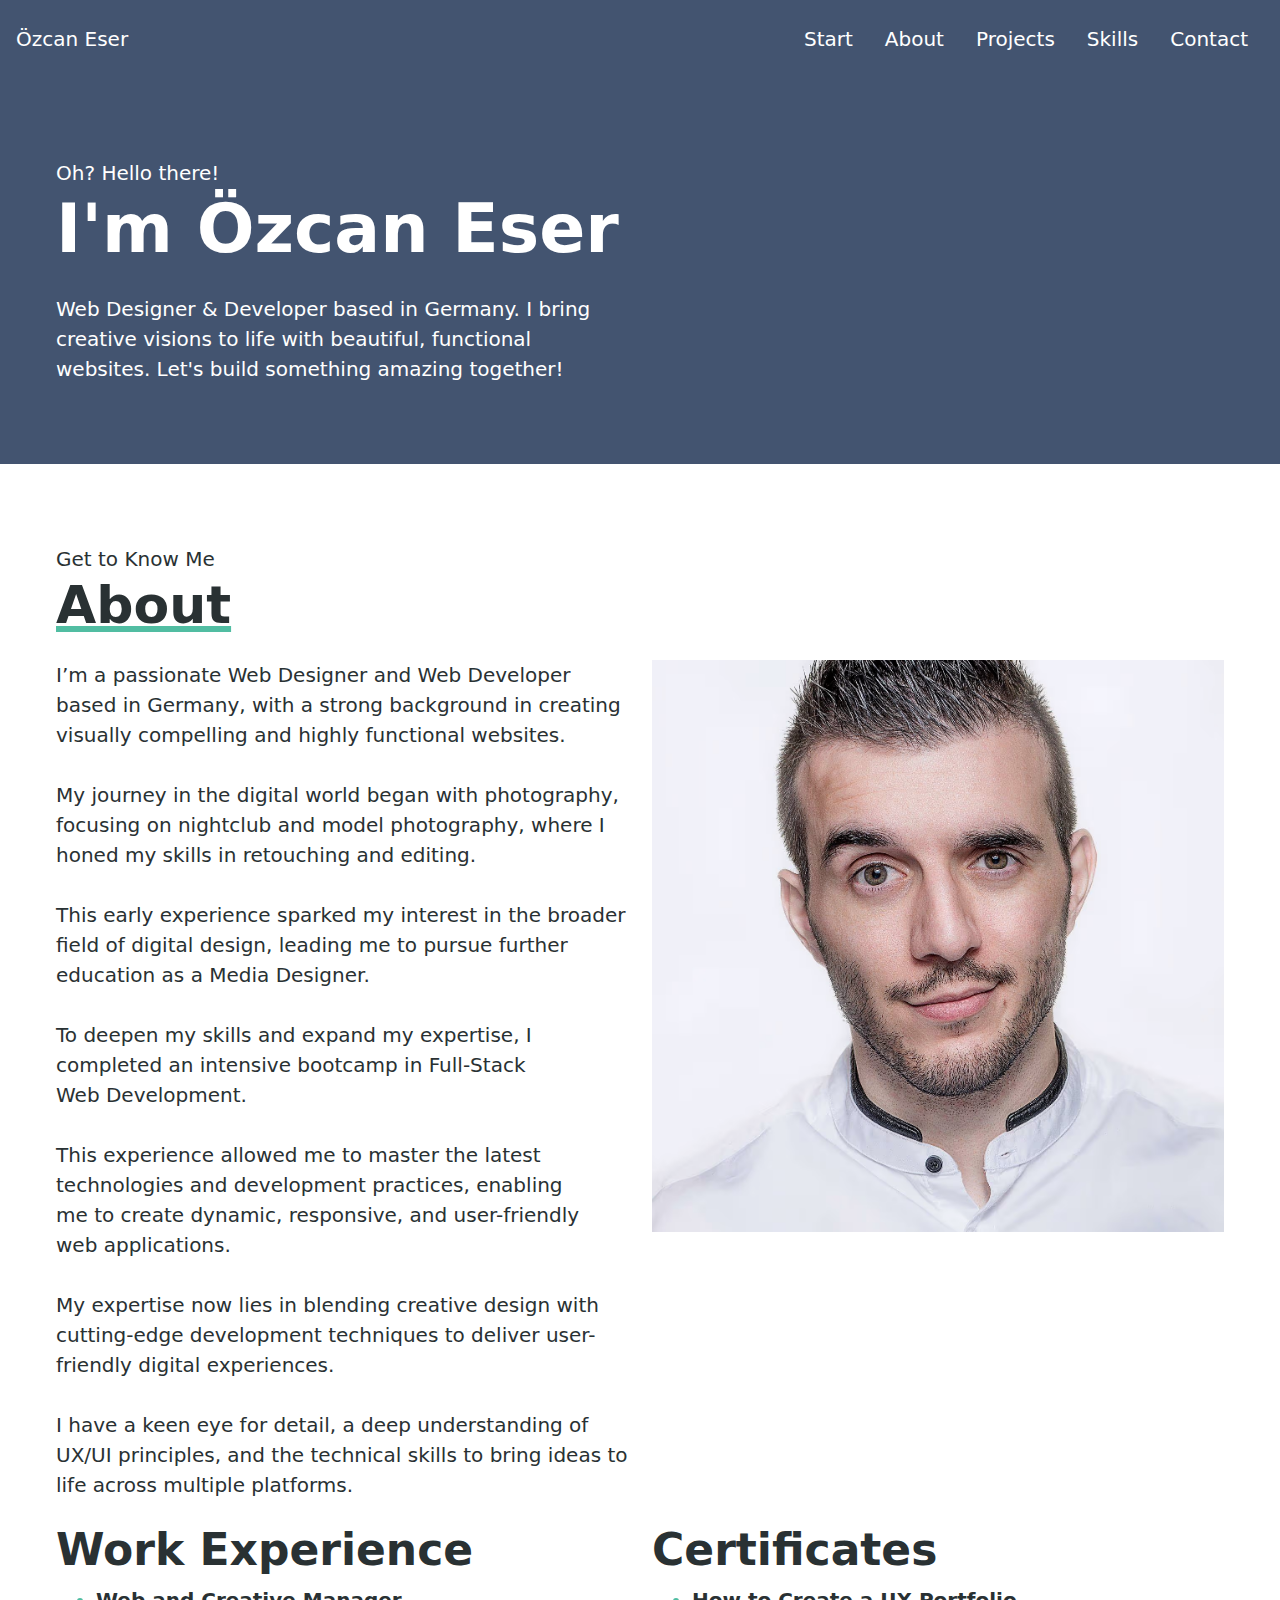
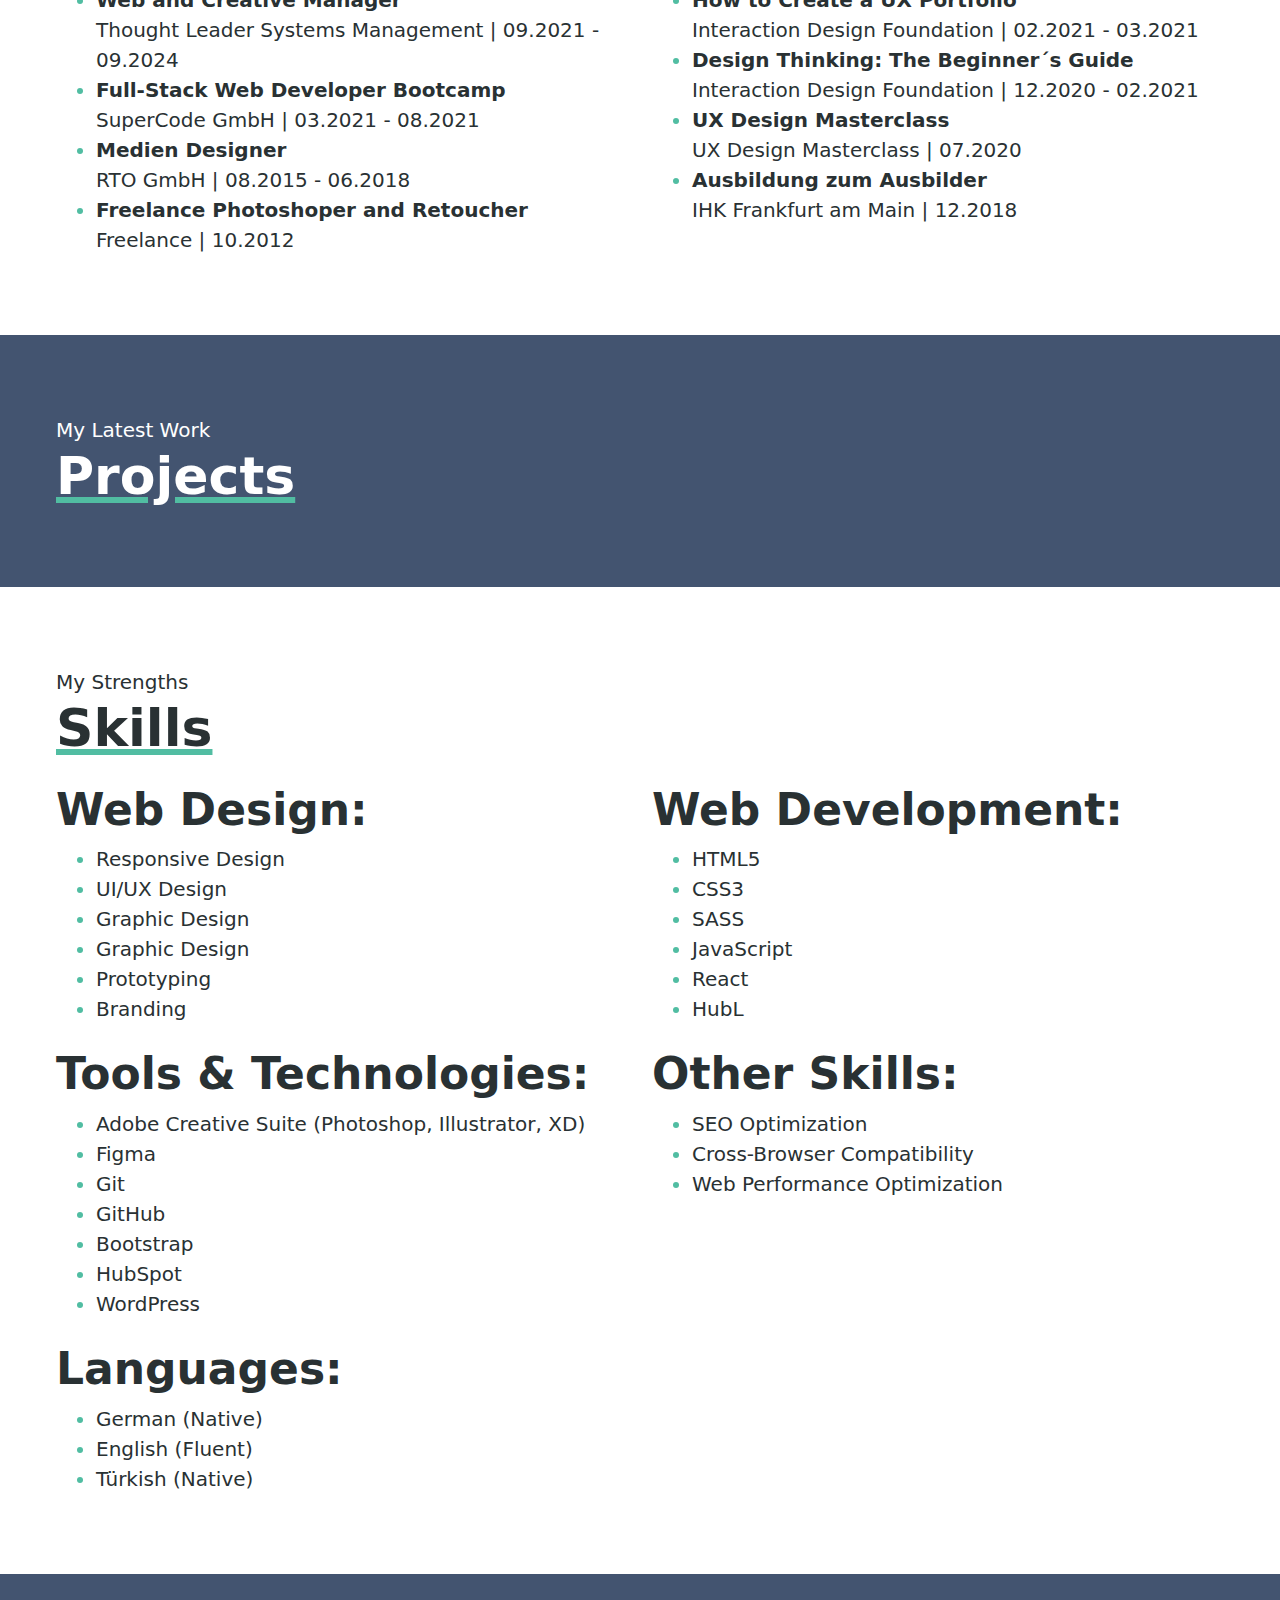
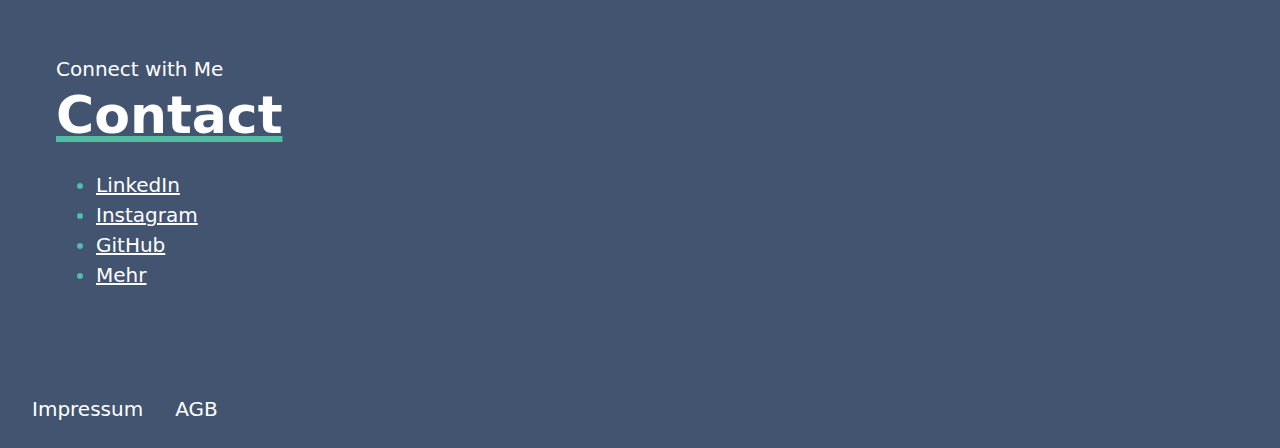
==== commit 63e90a3f: "merge" ====
--- a/src/index.html
+++ b/src/index.html
@@ -268,7 +268,7 @@
           <p>Connect with Me</p>
           <h2 id="contact">Contact</h2>
         </hgroup>
-        <form action="/submit" method="post">
+        <!-- <form action="/submit" method="post">
           <div class="form-group">
             <label for="name">Vor- und Nachname</label>
             <input type="text" id="name" name="name" required aria-required="true">
@@ -288,7 +288,7 @@
           <div class="form-group">
             <button type="submit">Absenden</button>
           </div>
-        </form>
+        </form> -->
         <nav aria-label="Social Media Links">
           <ul>
             <li>
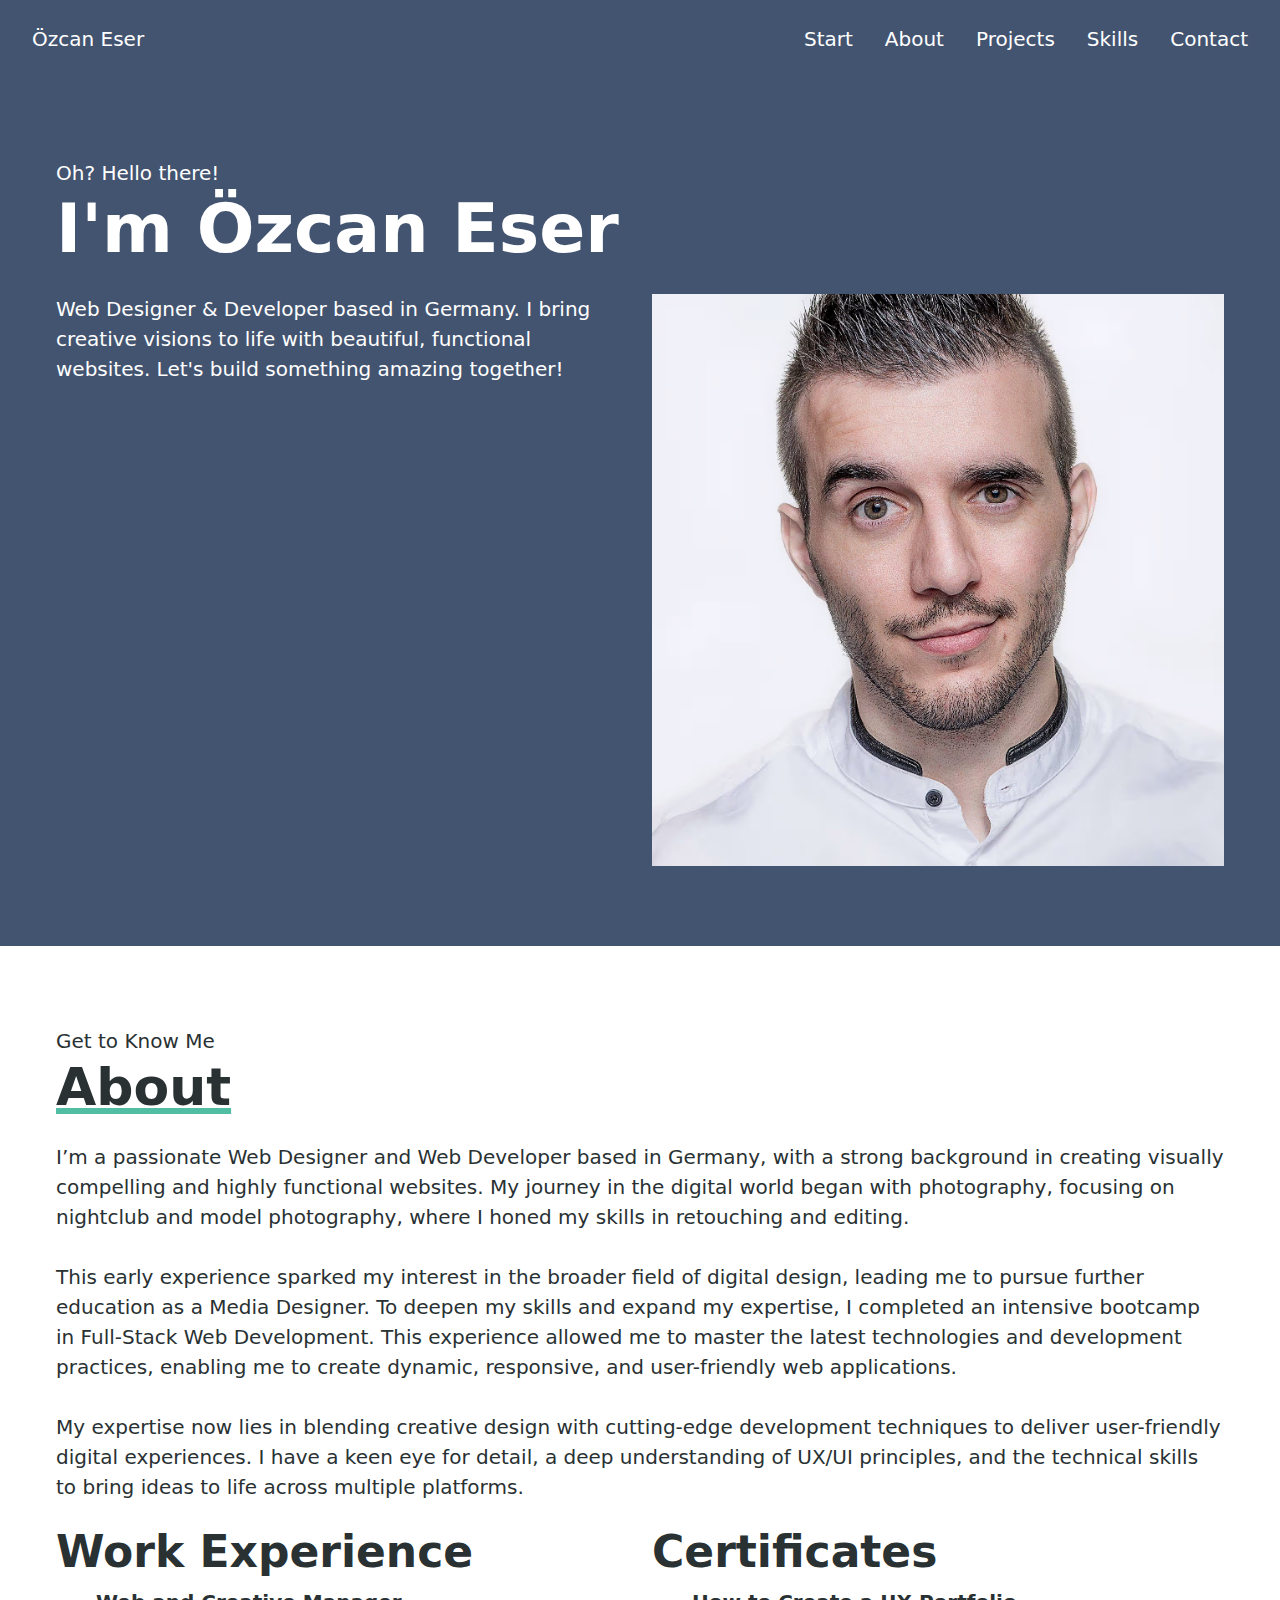
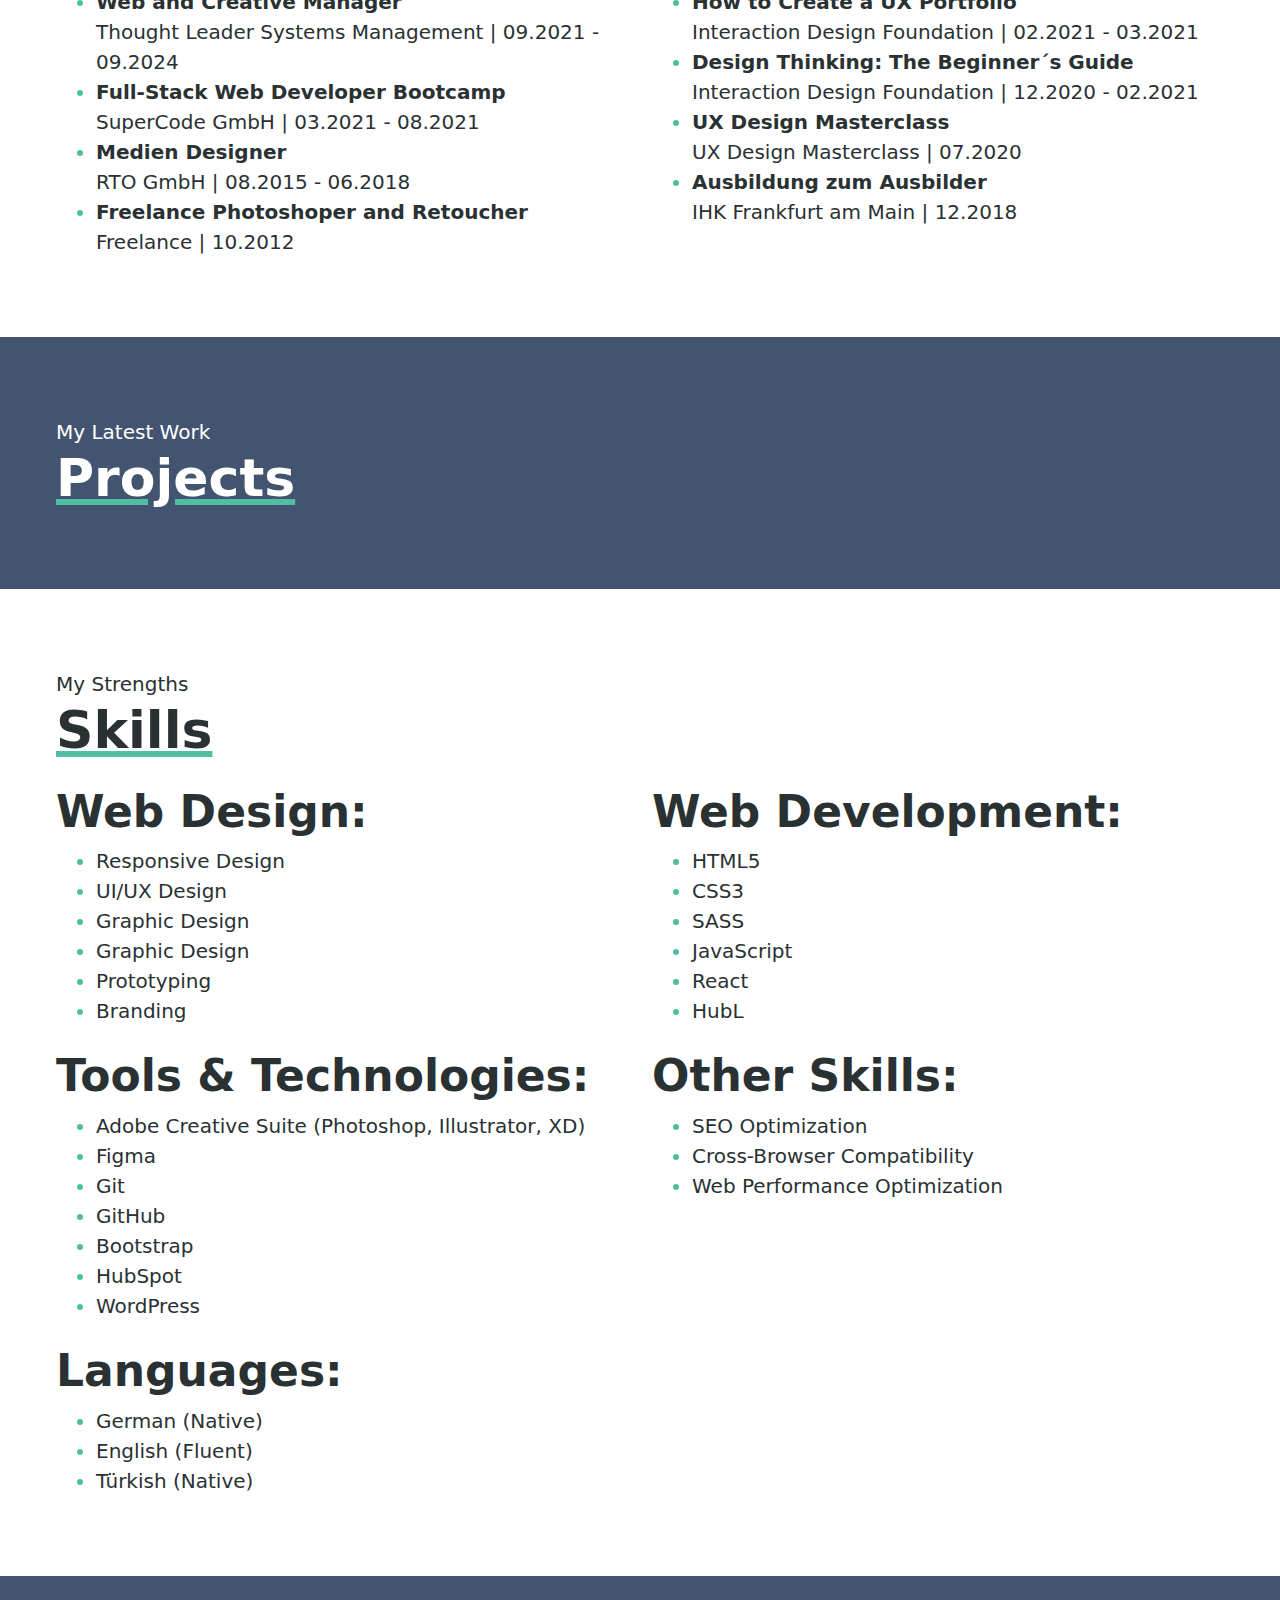
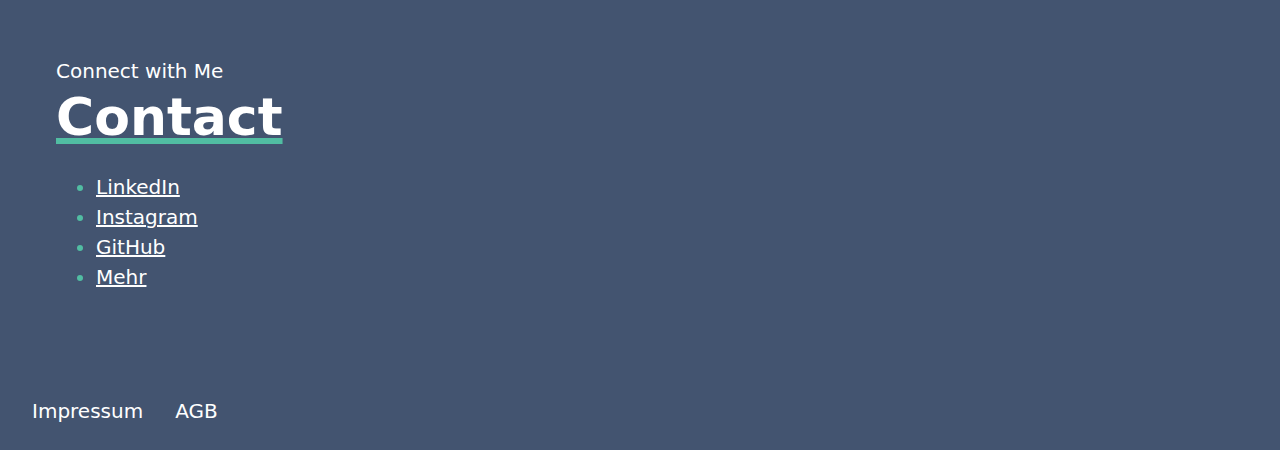
==== commit 59df8993: "repair nav" ====
--- a/src/index.html
+++ b/src/index.html
@@ -20,12 +20,12 @@
       <a class="logo" href="#">
         Özcan Eser
       </a>
-      <nav aria-label="primary">
-        <button class="burger-icon" id="burger-icon" aria-expanded="false">
-          <span visibility: hidden>Navigation</span>
-          <span class="burger-line"></span>
-        </button>
-        <ul role="menu" id="mainmenu">
+      <button class="icon-burger" id="icon-burger" aria-expanded="false">
+        <span visibility: hidden>Navigation</span>
+        <span class="line-burger"></span>
+      </button>
+      <nav id="nav-primary" class="nav-primary" aria-label="primary">
+        <ul role="menu">
           <li role="none">
             <a role="menuitem" href="#hero">
               Start
@@ -70,6 +70,9 @@
           Web Designer & Developer based in Germany.
           I bring creative visions to life with beautiful, functional websites. Let's build something amazing together!
         </p>
+        <picture>
+          <img src="assets/img/oezcaneser.avif" alt="Özcan Eser, Web Designer and Developer" width: 600px, height: 600px>
+        </picture>
       </div>
     </div>
     <div class="about">
@@ -84,28 +87,17 @@
         </hgroup>
         <p>
           I’m a passionate Web Designer and Web Developer based in Germany, with a strong background in creating visually compelling and highly functional websites.
-          <br>
-          <br>
           My journey in the digital world began with photography, focusing on nightclub and model photography, where I honed my skills in retouching and editing.
           <br>
           <br>
           This early experience sparked my interest in the broader field of digital design, leading me to pursue further education as a Media Designer.
-          <br>
-          <br>
           To deepen my skills and expand my expertise, I completed an intensive bootcamp in Full-Stack Web Development.
-          <br>
-          <br>
           This experience allowed me to master the latest technologies and development practices, enabling me to create dynamic, responsive, and user-friendly web applications.
           <br>
           <br>
           My expertise now lies in blending creative design with cutting-edge development techniques to deliver user-friendly digital experiences.
-          <br>
-          <br>
           I have a keen eye for detail, a deep understanding of UX/UI principles, and the technical skills to bring ideas to life across multiple platforms.
         </p>
-        <picture>
-          <img src="assets/img/oezcaneser.avif" alt="Özcan Eser, Web Designer and Developer" width: 600px, height: 600px>
-        </picture>
         <div class="card">
           <h3>
             Work Experience
@@ -178,7 +170,7 @@
         </div>
       </div>
     </div>
-    <div class="project bg-invert">
+    <div class="project bg-secondary">
       <div class="box-content">
         <hgroup>
           <p>
@@ -262,7 +254,7 @@
         </div>
       </div>
     </div>
-    <div class="contact bg-invert">
+    <div class="contact bg-secondary">
       <div class="box-content">
         <hgroup>
           <p>Connect with Me</p>
@@ -334,5 +326,6 @@
       </nav>
     </div>
   </footer>
+  <script src="js/index.js"></script>
 </body>
 </html>--- a/src/css/variables/colors.css
+++ b/src/css/variables/colors.css
@@ -26,7 +26,7 @@
 
   /* Font colors */
   --fc-primary: var(--clr-primary-400);
-  --fc-invert: var(--white);
+  --fc-secondary: var(--white);
 
   --fc-body: var(--fc-primary);
   --fc-headline: var(--fc-primary);
@@ -36,7 +36,7 @@
 
   /* Background colors */
   --bg-primary: var(--white);
-  --bg-invert: var(--clr-secondary-400);
+  --bg-secondary: var(--clr-secondary-400);
   --bg-anchor: var(--transparent);
   --bg-button: var(--white);
 
--- a/src/css/style.css
+++ b/src/css/style.css
@@ -4,24 +4,43 @@
 }
 
 header, footer {
-  background-color: var(--bg-invert);
+  background-color: var(--bg-secondary);
   
   a {
-    --fc-anchor: var(--fc-invert);
+    --fc-anchor: var(--fc-secondary);
     text-decoration: 6px underline var(--clr-underline-anchor);
+    transition: text-decoration-color 300ms;
+    display: inline-block;
+    padding: var(--space-md) var(--space-sm);
   }
 
   a[role=menuitem] {
-    display: inline-block;
-    padding: var(--space-md) var(--space-sm);
-    
     &:hover {
       --clr-underline-anchor: var(--clr-underline);
     }
   }
 }
 
-.burger-icon {
+@media (max-width: 768px) {
+  .nav-primary {
+    background-color: var(--bg-secondary);
+    position: absolute;
+    top: 4.5rem;
+    left: 1rem;
+    right: 1rem;
+
+    ul {
+      flex-direction: column;
+    }
+
+    li, a {
+      width: 100%;
+      text-align: center;
+    }
+  }
+}
+
+.icon-burger {
   --fc-button: var(--white);
   --bg-button: var(--transparent);
   cursor: pointer;
@@ -31,7 +50,7 @@
   width: 32px;
 }
 
-.burger-icon::before, .burger-icon::after {
+.icon-burger::before, .icon-burger::after {
   content: "";
   display: block;
   background-color: currentColor;
@@ -40,7 +59,7 @@
   width: 100%;
 }
 
-.burger-line {
+.line-burger {
   background-color: currentColor;
   display: block;
   height: 2px;
@@ -48,15 +67,15 @@
 }
 
 @media (min-width: 769px) {
-  .burger-icon {
+  .icon-burger {
     display: none;
   }
 }
 
 .hero {
-  --fc-headline: var(--fc-invert);
-  --fc-paragraph: var(--fc-invert);
-  background: var(--bg-invert);
+  --fc-headline: var(--fc-secondary);
+  --fc-paragraph: var(--fc-secondary);
+  background: var(--bg-secondary);
 }
 
 form, .form-group {display: grid;}
@@ -66,7 +85,7 @@
 .form-group {gap: var(--fs-sm)}
 
 label {
-  color: var(--fc-invert);
+  color: var(--fc-secondary);
   &::after {
     content: "*";
     color: var(--clr-accent-400);
@@ -86,10 +105,10 @@
   --bg-button: var(--bg-hvr-button);
 }
 
-.bg-invert {
-  --fc-headline: var(--fc-invert);
-  --fc-paragraph: var(--fc-invert);
-  background: var(--bg-invert);
+.bg-secondary {
+  --fc-headline: var(--fc-secondary);
+  --fc-paragraph: var(--fc-secondary);
+  background: var(--bg-secondary);
 }
 
 .box-header,.box-content,.box-footer{margin-inline:auto;}
@@ -120,8 +139,18 @@
   gap: var(--space-xs);
 }
 
-hgroup {grid-column: 1 / -1;}
+.contact nav, hgroup, .about p {grid-column: 1 / -1;}
 
 nav[aria-label="Social Media Links"] {
-  --fc-anchor: var(--fc-invert);
+  --fc-anchor: var(--fc-secondary);
+}
+
+@media (max-width: 768px) {
+  .nav-primary {
+    display: none;
+  }
+
+  .nav-primary.is-active {
+    display: block;
+  }
 }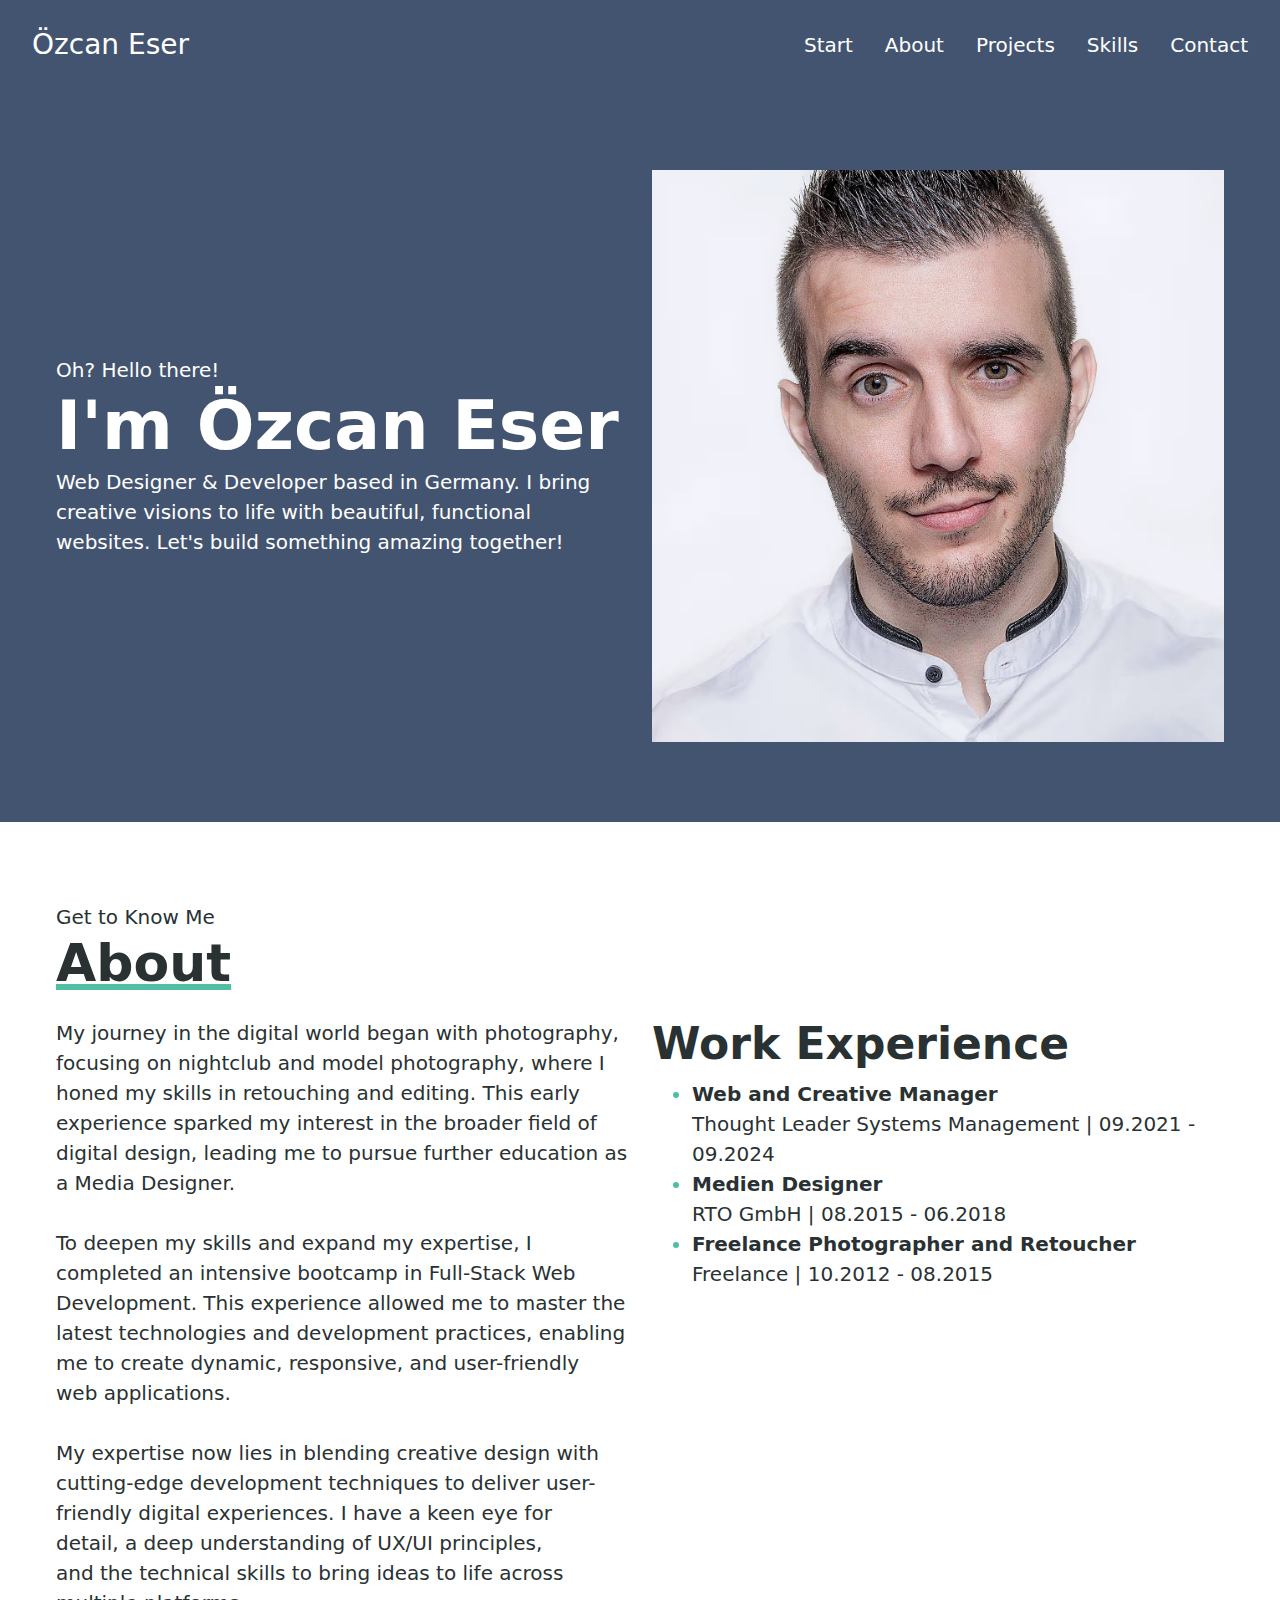
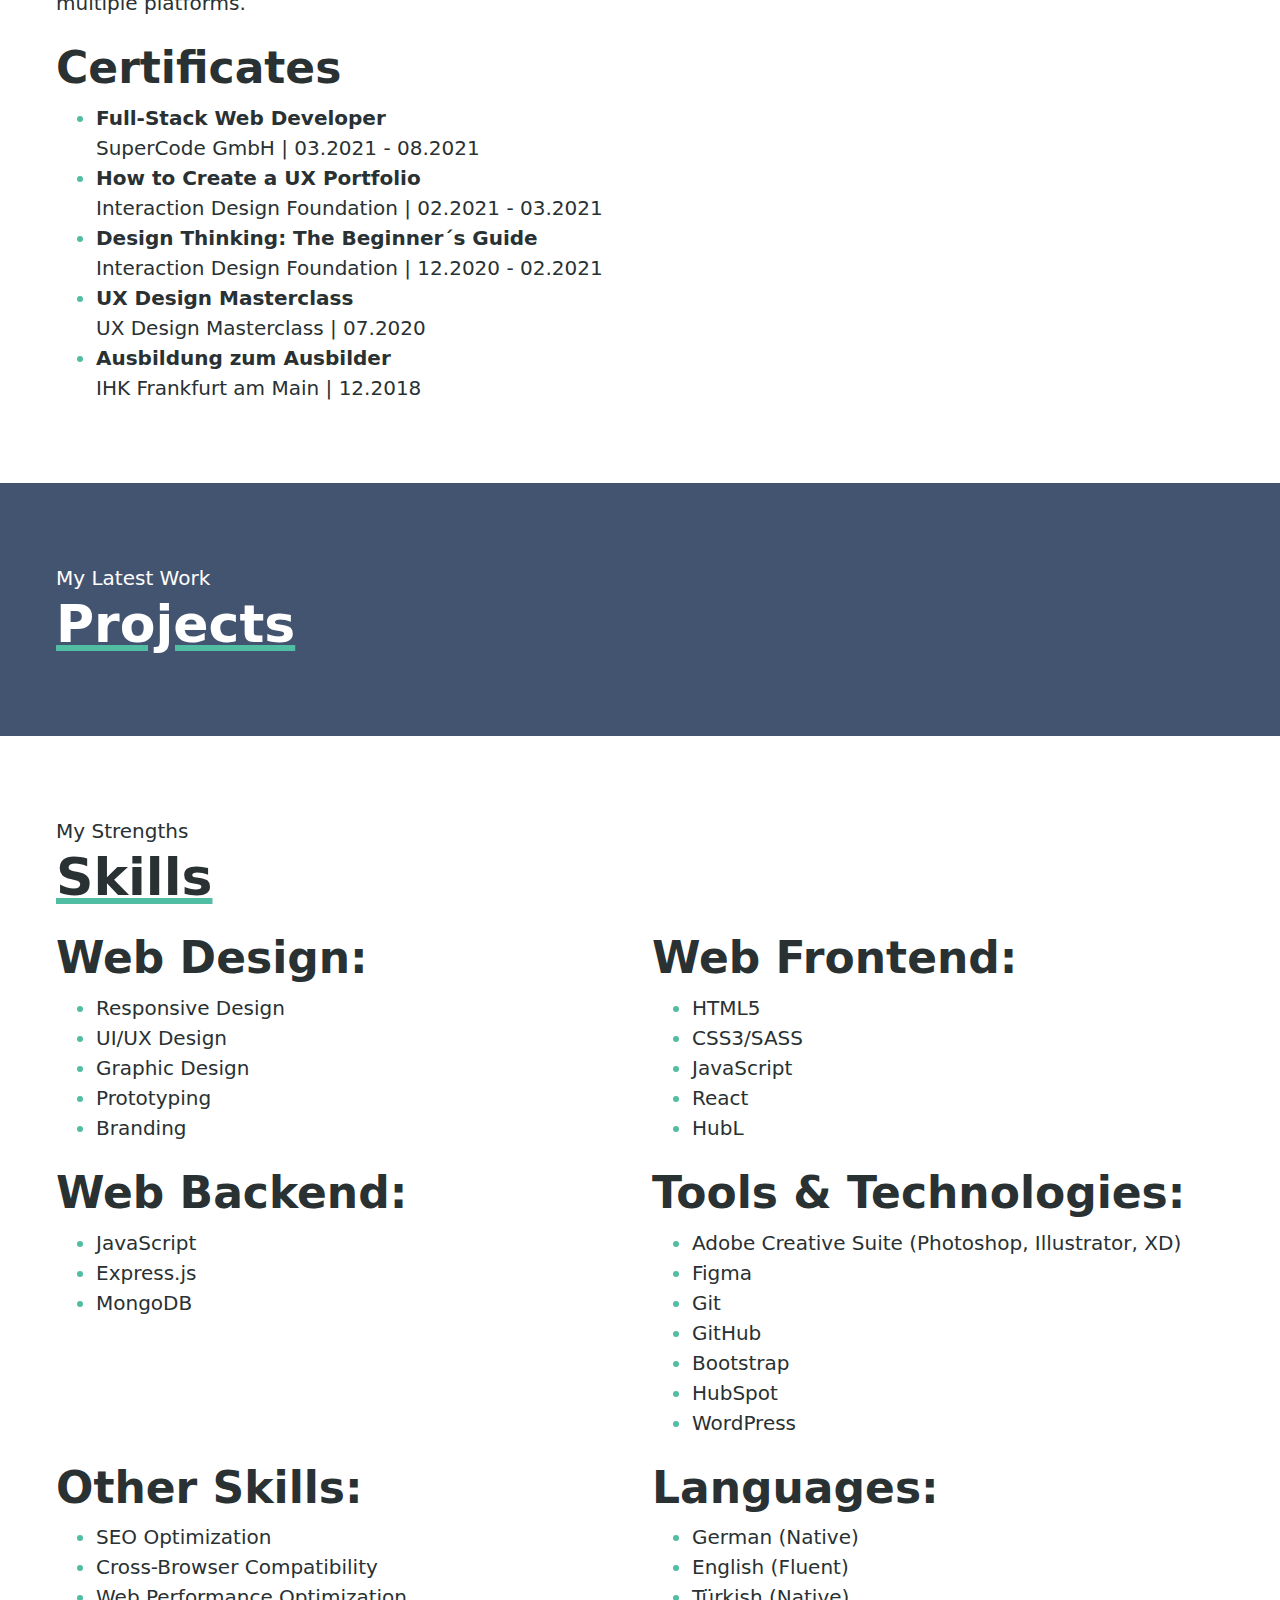
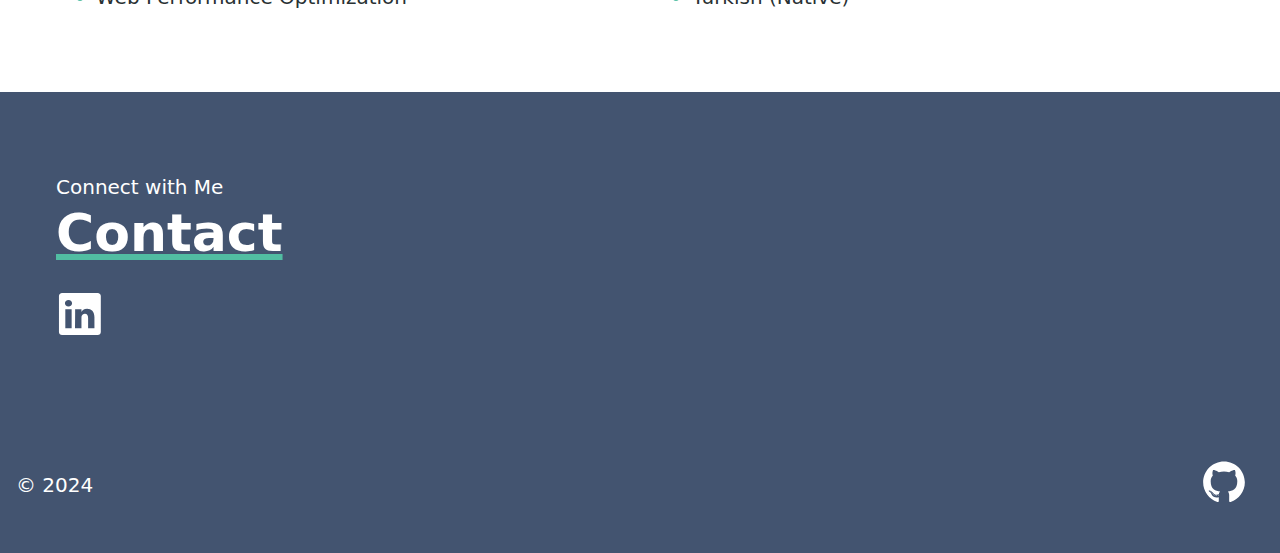
==== commit d2d09419: "testing" ====
--- a/src/index.html
+++ b/src/index.html
@@ -58,18 +58,20 @@
   <main>
     <div class="hero">
       <div class="box-content">
-        <hgroup>
+        <div>
+          <hgroup>
+            <p>
+              Oh? Hello there!
+            </p>
+            <h1 id="hero">
+              I'm Özcan Eser
+            </h1>
+          </hgroup>
           <p>
-            Oh? Hello there!
+            Web Designer & Developer based in Germany.
+            I bring creative visions to life with beautiful, functional websites. Let's build something amazing together!
           </p>
-          <h1 id="hero">
-            I'm Özcan Eser
-          </h1>
-        </hgroup>
-        <p>
-          Web Designer & Developer based in Germany.
-          I bring creative visions to life with beautiful, functional websites. Let's build something amazing together!
-        </p>
+        </div>
         <picture>
           <img src="assets/img/oezcaneser.avif" alt="Özcan Eser, Web Designer and Developer" width: 600px, height: 600px>
         </picture>
@@ -86,11 +88,10 @@
           </h2>
         </hgroup>
         <p>
-          I’m a passionate Web Designer and Web Developer based in Germany, with a strong background in creating visually compelling and highly functional websites.
           My journey in the digital world began with photography, focusing on nightclub and model photography, where I honed my skills in retouching and editing.
+          This early experience sparked my interest in the broader field of digital design, leading me to pursue further education as a Media Designer.
           <br>
           <br>
-          This early experience sparked my interest in the broader field of digital design, leading me to pursue further education as a Media Designer.
           To deepen my skills and expand my expertise, I completed an intensive bootcamp in Full-Stack Web Development.
           This experience allowed me to master the latest technologies and development practices, enabling me to create dynamic, responsive, and user-friendly web applications.
           <br>
@@ -108,28 +109,21 @@
                 Web and Creative Manager
               </b>
               <br>
-              Thought Leader Systems Management | 09.2021 - 09.2024
-            </li>
-            <li>
-              <b>
-                Full-Stack Web Developer Bootcamp
-              </b>
-              <br>
-              SuperCode GmbH | 03.2021 - 08.2021
+                Thought Leader Systems Management | 09.2021 - 09.2024
             </li>
             <li>
               <b>
                 Medien Designer
               </b>
               <br>
-              RTO GmbH | 08.2015 - 06.2018
-            </li>
-            <li>
-              <b>
-                Freelance Photoshoper and Retoucher
-              </b>
-              <br>
-              Freelance | 10.2012
+                RTO GmbH | 08.2015 - 06.2018
+            </li>
+            <li>
+              <b>
+                Freelance Photographer and Retoucher
+              </b>
+              <br>
+                Freelance | 10.2012 - 08.2015
             </li>
           </ul>
         </div>
@@ -140,31 +134,38 @@
           <ul>
             <li>
               <b>
+                Full-Stack Web Developer
+              </b>
+              <br>
+                SuperCode GmbH | 03.2021 - 08.2021
+            </li>
+            <li>
+              <b>
                 How to Create a UX Portfolio
               </b>
               <br>
-              Interaction Design Foundation | 02.2021 - 03.2021
+                Interaction Design Foundation | 02.2021 - 03.2021
             </li>
             <li>
               <b>
                 Design Thinking: The Beginner´s Guide 
               </b>
               <br>
-              Interaction Design Foundation | 12.2020 - 02.2021
+                Interaction Design Foundation | 12.2020 - 02.2021
             </li>
             <li>
               <b>
                 UX Design Masterclass
               </b>
               <br>
-              UX Design Masterclass | 07.2020
+                UX Design Masterclass | 07.2020
             </li>
             <li>
               <b>
                 Ausbildung zum Ausbilder
               </b>
               <br>
-              IHK Frankfurt am Main | 12.2018
+                IHK Frankfurt am Main | 12.2018
             </li>
           </ul>
         </div>
@@ -200,22 +201,30 @@
             <li>Responsive Design</li>
             <li>UI/UX Design</li>
             <li>Graphic Design</li>
-            <li>Graphic Design</li>
             <li>Prototyping</li>
             <li>Branding</li>
           </ul>
         </div>
         <div class="card">
           <h3>
-            Web Development:
+            Web Frontend:
           </h3>
           <ul>
             <li>HTML5</li>
-            <li>CSS3</li>
-            <li>SASS</li>
+            <li>CSS3/SASS</li>
             <li>JavaScript</li>
             <li>React</li>
             <li>HubL</li>
+          </ul>
+        </div>
+        <div class="card">
+          <h3>
+            Web Backend:
+          </h3>
+          <ul>
+            <li>JavaScript</li>
+            <li>Express.js</li>
+            <li>MongoDB</li>
           </ul>
         </div>
         <div class="card">
@@ -284,23 +293,20 @@
         <nav aria-label="Social Media Links">
           <ul>
             <li>
-              <a href="javascript:void(0);" target="_blank" rel="noopener noreferrer" aria-label="LinkedIn">
-                LinkedIn
-              </a>
-            </li>
-            <li>
-              <a href="javascript:void(0);" target="_blank" rel="noopener noreferrer" aria-label="Instagram">
-                Instagram
-              </a>
-            </li>
-            <li>
-              <a href="https://github.com/OezcanEser" target="_blank" rel="noopener noreferrer" aria-label="GitHub">
-                GitHub
-              </a>
-            </li>
-            <li>
-              <a href="javascript:void(0);" target="_blank" rel="noopener noreferrer" aria-label="Weitere Links">
-                Mehr
+              <a href="https://www.linkedin.com/in/oezcaneser/" target="_blank" rel="noopener noreferrer" aria-label="LinkedIn">
+                <?xml version="1.0" ?>
+                  <!DOCTYPE svg  PUBLIC '-//W3C//DTD SVG 1.1//EN'  'http://www.w3.org/Graphics/SVG/1.1/DTD/svg11.dtd'>
+                <svg enable-background="new 0 0 56.693 56.693" height="48px" id="LinkedIn" version="1.1" viewBox="0 0 56.693 56.693" width="48px" xml:space="preserve" xmlns="http://www.w3.org/2000/svg" xmlns:xlink="http://www.w3.org/1999/xlink">
+                  <g>
+                    <path d="M30.071,27.101v-0.077c-0.016,0.026-0.033,0.052-0.05,0.077H30.071z"/>
+                    <path d="M49.265,4.667H7.145c-2.016,0-3.651,1.596-3.651,3.563v42.613c0,1.966,1.635,3.562,3.651,3.562h42.12   
+                    c2.019,0,3.654-1.597,3.654-3.562V8.23C52.919,6.262,51.283,4.667,49.265,4.667z M18.475,46.304h-7.465V23.845h7.465V46.304z    
+                    M14.743,20.777h-0.05c-2.504,0-4.124-1.725-4.124-3.88c0-2.203,1.67-3.88,4.223-3.88c2.554,0,4.125,1.677,4.175,3.88   
+                    C18.967,19.052,17.345,20.777,14.743,20.777z M45.394,46.304h-7.465V34.286c0-3.018-1.08-5.078-3.781-5.078   
+                    c-2.062,0-3.29,1.389-3.831,2.731c-0.197,0.479-0.245,1.149-0.245,1.821v12.543h-7.465c0,0,0.098-20.354,0-22.459h7.465v3.179   
+                    c0.992-1.53,2.766-3.709,6.729-3.709c4.911,0,8.594,3.211,8.594,10.11V46.304z"/>
+                  </g>
+                </svg>
               </a>
             </li>
           </ul>
@@ -310,7 +316,38 @@
   </main>
   <footer>
     <div class="box-footer">
-      <nav aria-label="legal">
+      <p>&copy; 2024</p>
+      <nav aria-label="Social Media Links">
+        <ul>
+          <li>
+            <a href="https://github.com/OezcanEser" target="_blank" rel="noopener noreferrer" aria-label="GitHub">
+              <?xml version="1.0" ?>
+                <svg enable-background="new -1163 1657.697 56.693 56.693" height="48px" id="GitHub" version="1.1" viewBox="-1163 1657.697 56.693 56.693" width="48" xml:space="preserve" xmlns="http://www.w3.org/2000/svg" xmlns:xlink="http://www.w3.org/1999/xlink">
+                  <g>
+                    <path clip-rule="evenodd" d="M-1134.6598,1662.9163c-13.601,0-24.63,11.0267-24.63,24.6299   
+                    c0,10.8821,7.0573,20.1144,16.8435,23.3713c1.2308,0.2279,1.6829-0.5345,1.6829-1.1849c0-0.587-0.0227-2.5276-0.0334-4.5857   
+                    c-6.8521,1.4901-8.2979-2.906-8.2979-2.906c-1.1205-2.8467-2.7347-3.6039-2.7347-3.6039  
+                    c-2.2349-1.5287,0.1685-1.4972,0.1685-1.4972c2.473,0.1737,3.7755,2.5385,3.7755,2.5385c2.1967,3.7651,5.7618,2.6765,7.1675,2.0472   
+                    c0.2211-1.5917,0.8591-2.6786,1.5637-3.2936c-5.4707-0.6226-11.2218-2.7347-11.2218-12.1722c0-2.6888,0.9623-4.8861,2.538-6.611   
+                    c-0.2557-0.6206-1.0989-3.1255,0.2386-6.5183c0,0,2.0684-0.6616,6.7747,2.525c1.9648-0.5458,4.0719-0.8195,6.165-0.829   
+                    c2.093,0.0095,4.2017,0.2832,6.17,0.829c4.7012-3.1866,6.7665-2.525,6.7665-2.525c1.3406,3.3928,0.4974,5.8977,0.2417,6.5183   
+                    c1.5793,1.7249,2.5348,3.9221,2.5348,6.611c0,9.4602-5.7618,11.5428-11.2465,12.1527c0.8834,0.7644,1.6704,2.2632,1.6704,4.561   
+                    c0,3.2955-0.0282,5.9479-0.0282,6.7592c0,0.6556,0.4432,1.4236,1.6915,1.1818c9.7812-3.2605,16.8296-12.4896,16.8296-23.3682   
+                    C-1110.0299,1673.943-1121.0574,1662.9163-1134.6598,1662.9163z" fill-rule="evenodd"/>
+                    <path d="M-1149.9611,1698.2793c-0.0542,0.1227-0.2469,0.1593-0.4222,0.0753c-0.1788-0.0804-0.2788-0.2473-0.2211-0.37   c0.053-0.126,0.2457-0.161,0.4242-0.0769C-1150.0013,1697.9882-1149.8993,1698.1566-1149.9611,1698.2793L-1149.9611,1698.2793z    M-1150.2642,1698.0547"/>
+                    <path d="M-1148.9634,1699.3922c-0.1174,0.1086-0.3473,0.0581-0.5031-0.1139c-0.1613-0.1718-0.1912-0.4016-0.072-0.5118   c0.1211-0.1088,0.3438-0.0579,0.505,0.1139C-1148.8721,1699.0541-1148.8407,1699.2819-1148.9634,1699.3922L-1148.9634,1699.3922z    M-1149.1984,1699.14"/>
+                    <path d="M-1147.9922,1700.8105c-0.151,0.1051-0.3979,0.0067-0.5505-0.2123c-0.151-0.2191-0.151-0.4819,0.0035-0.5872   c0.1526-0.1051,0.396-0.0104,0.5505,0.2068C-1147.8381,1700.4406-1147.8381,1700.7034-1147.9922,1700.8105L-1147.9922,1700.8105z    M-1147.9922,1700.8105"/>
+                    <path d="M-1146.6619,1702.1812c-0.1351,0.1489-0.4227,0.1086-0.6329-0.0945c-0.2155-0.1984-0.2753-0.4803-0.1403-0.6293   c0.1371-0.149,0.4263-0.1072,0.6381,0.0944C-1146.5831,1701.7501-1146.5182,1702.0337-1146.6619,1702.1812L-1146.6619,1702.1812z    M-1146.6619,1702.1812"/>
+                    <path d="M-1144.8265,1702.9769c-0.0597,0.1927-0.3365,0.2804-0.6154,0.1984c-0.2788-0.0845-0.4608-0.3103-0.4047-0.5051   c0.0577-0.1943,0.3361-0.2855,0.6169-0.1979C-1144.9512,1702.5563-1144.7688,1702.7805-1144.8265,1702.9769L-1144.8265,1702.9769z    M-1144.8265,1702.9769"/>
+                    <path d="M-1142.8107,1703.1243c0.0067,0.2031-0.2299,0.3716-0.5226,0.3752c-0.2944,0.0067-0.533-0.1577-0.5361-0.3577   c0-0.2052,0.2313-0.3717,0.5258-0.3768C-1143.0509,1702.7594-1142.8107,1702.9227-1142.8107,1703.1243L-1142.8107,1703.1243z    M-1142.8107,1703.1243"/>
+                    <path d="M-1140.9351,1702.8052c0.035,0.198-0.1686,0.4015-0.4594,0.4557c-0.2859,0.0526-0.5504-0.0701-0.587-0.2665   c-0.0354-0.2031,0.1716-0.4066,0.4573-0.4592C-1141.233,1702.4846-1140.9722,1702.6036-1140.9351,1702.8052L-1140.9351,1702.8052z    M-1140.9351,1702.8052"/>
+                  </g>
+                </svg>
+            </a>
+          </li>
+        </ul>
+      </nav>
+      <!-- <nav aria-label="legal">
         <ul role="menu" id="legalmenu">
           <li role="none">
             <a role="menuitem" href="javascript:void(0);">
@@ -323,7 +360,7 @@
             </a>
           </li>
         </ul>
-      </nav>
+      </nav> -->
     </div>
   </footer>
   <script src="js/index.js"></script>
--- a/src/css/variables/colors.css
+++ b/src/css/variables/colors.css
@@ -11,8 +11,6 @@
   --red: hsl(359, 70%, 43%);
   --yellow: hsl(35, 84%, 62%);
   --blue: hsl(208, 62%, 49%);
-
-  --transparent: transparent;
 
   --clr-primary-400: var(--anthrazit);
   --clr-secondary-400: var(--grayish-blue);
@@ -37,13 +35,12 @@
   /* Background colors */
   --bg-primary: var(--white);
   --bg-secondary: var(--clr-secondary-400);
-  --bg-anchor: var(--transparent);
+  --bg-anchor: ;
   --bg-button: var(--white);
 
   /* Decoration color */
   --clr-underline: var(--clr-accent-400);
   --clr-liststyle: var(--clr-accent-400);
-  --clr-underline-anchor: var(--transparent);
 
   /* Hover colors */
   --fc-hvr-anchor: var(--clr-primary-400);
--- a/src/css/style.css
+++ b/src/css/style.css
@@ -1,6 +1,10 @@
 header {
   position: sticky;
   top: 0;
+}
+
+.logo {
+  font-size: var(--fs-md);
 }
 
 header, footer {
@@ -9,16 +13,18 @@
   a {
     --fc-anchor: var(--fc-secondary);
     text-decoration: 6px underline var(--clr-underline-anchor);
-    transition: text-decoration-color 300ms;
     display: inline-block;
     padding: var(--space-md) var(--space-sm);
-  }
-
-  a[role=menuitem] {
-    &:hover {
+    
+    &[role=menuitem]:hover {
       --clr-underline-anchor: var(--clr-underline);
     }
   }
+}
+
+footer {
+  --fc-paragraph: var(--fc-secondary);
+  padding: var(--space-sm) 0;
 }
 
 @media (max-width: 768px) {
@@ -139,7 +145,11 @@
   gap: var(--space-xs);
 }
 
-.contact nav, hgroup, .about p {grid-column: 1 / -1;}
+.contact nav, hgroup:not(:has(h1)) {grid-column: 1 / -1;}
+
+.hero div {
+  align-self: center;
+}
 
 nav[aria-label="Social Media Links"] {
   --fc-anchor: var(--fc-secondary);
@@ -153,4 +163,19 @@
   .nav-primary.is-active {
     display: block;
   }
+}
+
+nav[aria-label="Social Media Links"] {
+  ul {
+    display: flex;
+    gap: var(--space-sm);
+    list-style: none;
+    padding: 0;
+  }
+  svg {
+    fill: var(--fc-secondary);
+    &:hover {
+      fill: var(--clr-accent-400);
+    }
+  }
 }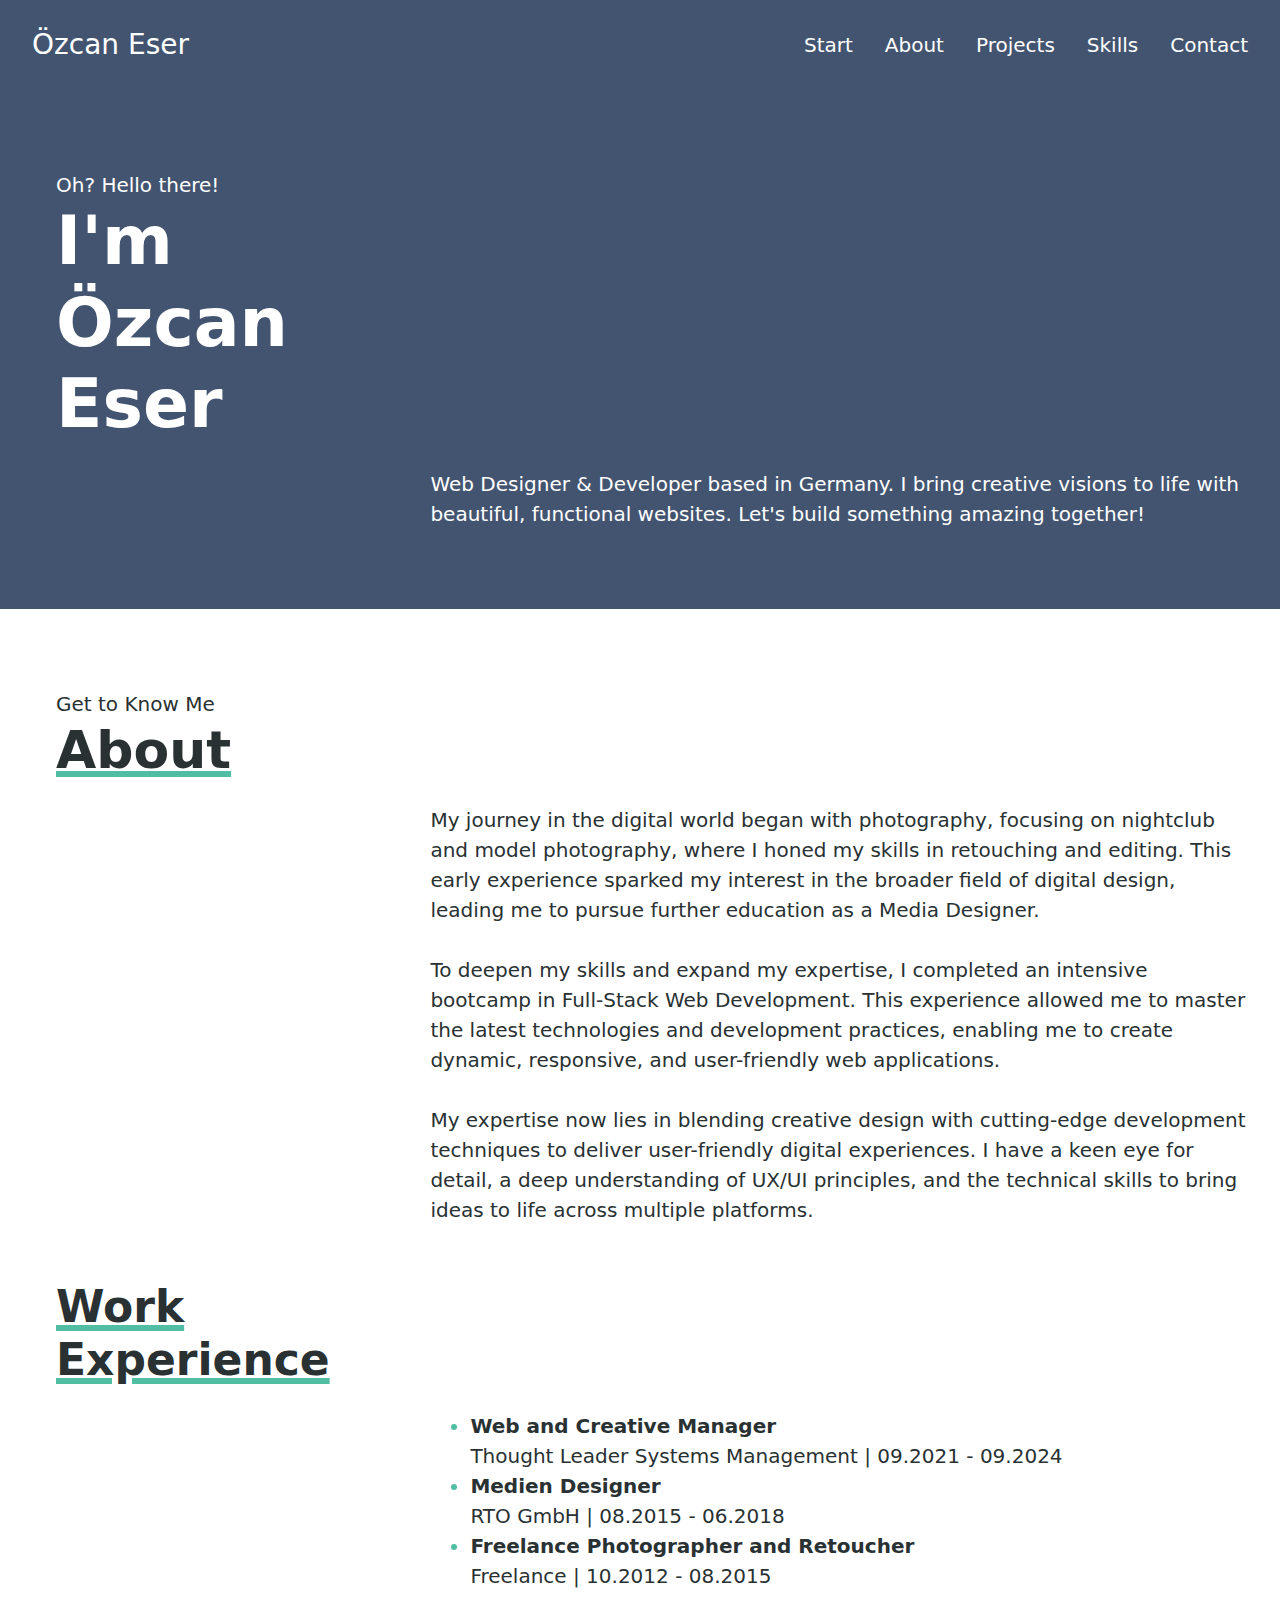
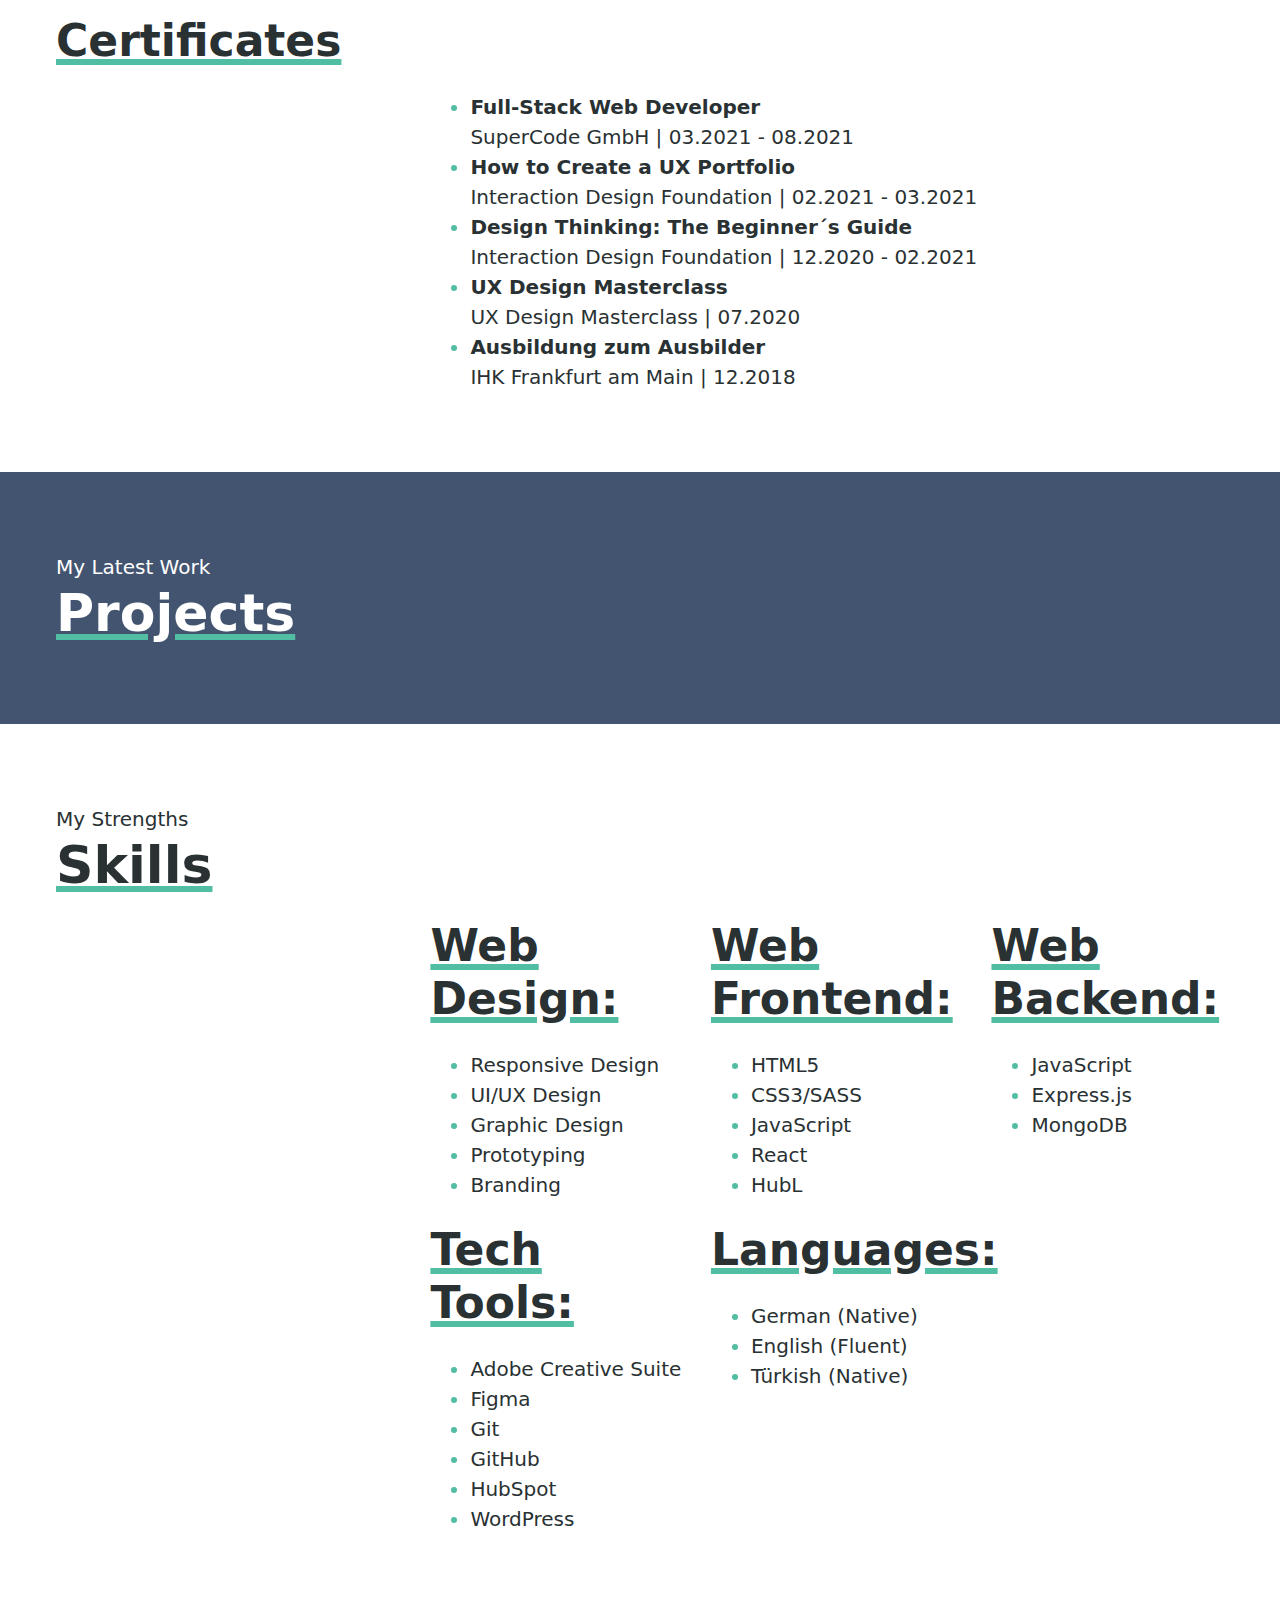
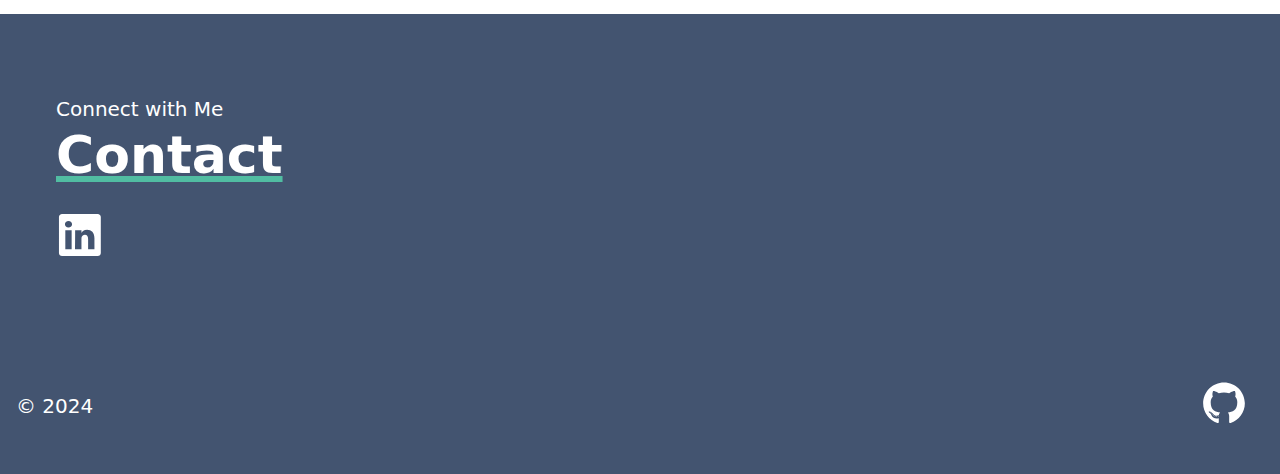
==== commit e260d4de: "cleaning css" ====
--- a/src/index.html
+++ b/src/index.html
@@ -20,7 +20,7 @@
       <a class="logo" href="#">
         Özcan Eser
       </a>
-      <button class="icon-burger" id="icon-burger" aria-expanded="false">
+      <button class="icon-burger" id="icon-burger" aria-controls="nav-primary" aria-expanded="false" aria-label="Burger Icon">
         <span visibility: hidden>Navigation</span>
         <span class="line-burger"></span>
       </button>
@@ -56,28 +56,25 @@
     </div>
   </header>
   <main>
-    <div class="hero">
-      <div class="box-content">
-        <div>
-          <hgroup>
-            <p>
-              Oh? Hello there!
-            </p>
-            <h1 id="hero">
-              I'm Özcan Eser
-            </h1>
-          </hgroup>
+    <div class="hero bg-secondary">
+      <div class="box-content">
+        <hgroup>
           <p>
-            Web Designer & Developer based in Germany.
-            I bring creative visions to life with beautiful, functional websites. Let's build something amazing together!
+            Oh? Hello there!
           </p>
-        </div>
-        <picture>
-          <img src="assets/img/oezcaneser.avif" alt="Özcan Eser, Web Designer and Developer" width: 600px, height: 600px>
-        </picture>
+          <h1 id="hero">
+            I'm Özcan Eser
+          </h1>
+        </hgroup>
+        <div class="d-none-sm"></div>
+        <div class="d-none-sm"></div>
+        <p>
+          Web Designer & Developer based in Germany.
+          I bring creative visions to life with beautiful, functional websites. Let's build something amazing together!
+        </p>
       </div>
     </div>
-    <div class="about">
+    <section class="about">
       <div class="box-content">
         <hgroup>
           <p>
@@ -87,6 +84,7 @@
             About
           </h2>
         </hgroup>
+        <div class="d-none-sm"></div>
         <p>
           My journey in the digital world began with photography, focusing on nightclub and model photography, where I honed my skills in retouching and editing.
           This early experience sparked my interest in the broader field of digital design, leading me to pursue further education as a Media Designer.
@@ -99,79 +97,79 @@
           My expertise now lies in blending creative design with cutting-edge development techniques to deliver user-friendly digital experiences.
           I have a keen eye for detail, a deep understanding of UX/UI principles, and the technical skills to bring ideas to life across multiple platforms.
         </p>
-        <div class="card">
-          <h3>
-            Work Experience
-          </h3>
-          <ul>
-            <li>
-              <b>
-                Web and Creative Manager
-              </b>
-              <br>
-                Thought Leader Systems Management | 09.2021 - 09.2024
-            </li>
-            <li>
-              <b>
-                Medien Designer
-              </b>
-              <br>
-                RTO GmbH | 08.2015 - 06.2018
-            </li>
-            <li>
-              <b>
-                Freelance Photographer and Retoucher
-              </b>
-              <br>
-                Freelance | 10.2012 - 08.2015
-            </li>
-          </ul>
-        </div>
-        <div class="card">
-          <h3>
-            Certificates
-          </h3>
-          <ul>
-            <li>
-              <b>
-                Full-Stack Web Developer
-              </b>
-              <br>
-                SuperCode GmbH | 03.2021 - 08.2021
-            </li>
-            <li>
-              <b>
-                How to Create a UX Portfolio
-              </b>
-              <br>
-                Interaction Design Foundation | 02.2021 - 03.2021
-            </li>
-            <li>
-              <b>
-                Design Thinking: The Beginner´s Guide 
-              </b>
-              <br>
-                Interaction Design Foundation | 12.2020 - 02.2021
-            </li>
-            <li>
-              <b>
-                UX Design Masterclass
-              </b>
-              <br>
-                UX Design Masterclass | 07.2020
-            </li>
-            <li>
-              <b>
-                Ausbildung zum Ausbilder
-              </b>
-              <br>
-                IHK Frankfurt am Main | 12.2018
-            </li>
-          </ul>
-        </div>
-      </div>
-    </div>
-    <div class="project bg-secondary">
+        <h3>
+          Work Experience
+        </h3>
+        <div class="d-none-sm"></div>
+        <div class="d-none-sm"></div>
+        <ul>
+          <li>
+            <b>
+              Web and Creative Manager
+            </b>
+            <br>
+              Thought Leader Systems Management | 09.2021 - 09.2024
+          </li>
+          <li>
+            <b>
+              Medien Designer
+            </b>
+            <br>
+              RTO GmbH | 08.2015 - 06.2018
+          </li>
+          <li>
+            <b>
+              Freelance Photographer and Retoucher
+            </b>
+            <br>
+              Freelance | 10.2012 - 08.2015
+          </li>
+        </ul>
+        <h3>
+          Certificates
+        </h3>
+        <div class="d-none-sm"></div>
+        <div class="d-none-sm"></div>
+        <ul>
+          <li>
+            <b>
+              Full-Stack Web Developer
+            </b>
+            <br>
+              SuperCode GmbH | 03.2021 - 08.2021
+          </li>
+          <li>
+            <b>
+              How to Create a UX Portfolio
+            </b>
+            <br>
+              Interaction Design Foundation | 02.2021 - 03.2021
+          </li>
+          <li>
+            <b>
+              Design Thinking: The Beginner´s Guide 
+            </b>
+            <br>
+              Interaction Design Foundation | 12.2020 - 02.2021
+          </li>
+          <li>
+            <b>
+              UX Design Masterclass
+            </b>
+            <br>
+              UX Design Masterclass | 07.2020
+          </li>
+          <li>
+            <b>
+              Ausbildung zum Ausbilder
+            </b>
+            <br>
+              IHK Frankfurt am Main | 12.2018
+          </li>
+        </ul>
+      </div>
+    </section>
+    <section class="project bg-secondary">
       <div class="box-content">
         <hgroup>
           <p>
@@ -182,8 +180,8 @@
           </h2>
         </hgroup>
       </div>
-    </div>
-    <div class="skills">
+    </section>
+    <section class="skills">
       <div class="box-content">
         <hgroup>
           <p>
@@ -193,103 +191,74 @@
             Skills
           </h2>
         </hgroup>
-        <div class="card">
-          <h3>
-            Web Design:
-          </h3>
-          <ul>
-            <li>Responsive Design</li>
-            <li>UI/UX Design</li>
-            <li>Graphic Design</li>
-            <li>Prototyping</li>
-            <li>Branding</li>
-          </ul>
+        <div class="d-none-sm"></div>
+        <div class="box-card">
+          <div class="card">
+            <h3>
+              Web Design:
+            </h3>
+            <ul>
+              <li>Responsive Design</li>
+              <li>UI/UX Design</li>
+              <li>Graphic Design</li>
+              <li>Prototyping</li>
+              <li>Branding</li>
+            </ul>
+          </div>
+          <div class="card">
+            <h3>
+              Web Frontend:
+            </h3>
+            <ul>
+              <li>HTML5</li>
+              <li>CSS3/SASS</li>
+              <li>JavaScript</li>
+              <li>React</li>
+              <li>HubL</li>
+            </ul>
+          </div>
+          <div class="card">
+            <h3>
+              Web Backend:
+            </h3>
+            <ul>
+              <li>JavaScript</li>
+              <li>Express.js</li>
+              <li>MongoDB</li>
+            </ul>
+          </div>
+          <div class="card">
+            <h3>
+              Tech Tools:
+            </h3>
+            <ul>
+              <li>Adobe Creative Suite</li>
+              <li>Figma</li>
+              <li>Git</li>
+              <li>GitHub</li>
+              <li>HubSpot</li>
+              <li>WordPress</li>
+            </ul>
+          </div>
+          <div class="card">
+            <h3>
+              Languages:
+            </h3>
+            <ul>
+              <li>German (Native)</li>
+              <li>English (Fluent)</li>
+              <li>Türkish (Native)</li>
+            </ul>
+          </div>
         </div>
-        <div class="card">
-          <h3>
-            Web Frontend:
-          </h3>
-          <ul>
-            <li>HTML5</li>
-            <li>CSS3/SASS</li>
-            <li>JavaScript</li>
-            <li>React</li>
-            <li>HubL</li>
-          </ul>
-        </div>
-        <div class="card">
-          <h3>
-            Web Backend:
-          </h3>
-          <ul>
-            <li>JavaScript</li>
-            <li>Express.js</li>
-            <li>MongoDB</li>
-          </ul>
-        </div>
-        <div class="card">
-          <h3>
-            Tools & Technologies:
-          </h3>
-          <ul>
-            <li>Adobe Creative Suite (Photoshop, Illustrator, XD)</li>
-            <li>Figma</li>
-            <li>Git</li>
-            <li>GitHub</li>
-            <li>Bootstrap</li>
-            <li>HubSpot</li>
-            <li>WordPress</li>
-          </ul>
-        </div>
-        <div class="card">
-          <h3>
-            Other Skills:
-          </h3>
-          <ul>
-            <li>SEO Optimization</li>
-            <li>Cross-Browser Compatibility</li>
-            <li>Web Performance Optimization</li>
-          </ul>
-        </div>
-        <div class="card">
-          <h3>
-            Languages:
-          </h3>
-          <ul>
-            <li>German (Native)</li>
-            <li>English (Fluent)</li>
-            <li>Türkish (Native)</li>
-          </ul>
-        </div>
-      </div>
-    </div>
-    <div class="contact bg-secondary">
+      </div>
+    </section>
+    <section class="contact bg-secondary">
       <div class="box-content">
         <hgroup>
           <p>Connect with Me</p>
           <h2 id="contact">Contact</h2>
         </hgroup>
-        <!-- <form action="/submit" method="post">
-          <div class="form-group">
-            <label for="name">Vor- und Nachname</label>
-            <input type="text" id="name" name="name" required aria-required="true">
-          </div>
-          <div class="form-group">
-            <label for="company">Firma</label>
-            <input type="text" id="company" name="company" required aria-required="true">
-          </div>
-          <div class="form-group">
-            <label for="email">E-Mail</label>
-            <input type="email" id="email" name="email" required aria-required="true">
-          </div>
-          <div class="form-group">
-            <label for="message">Nachricht</label>
-            <textarea id="message" name="message" required aria-required="true"></textarea>
-          </div>
-          <div class="form-group">
-            <button type="submit">Absenden</button>
-          </div>
-        </form> -->
         <nav aria-label="Social Media Links">
           <ul>
             <li>
@@ -312,7 +281,7 @@
           </ul>
         </nav>
       </div>
-    </div>
+    </section>
   </main>
   <footer>
     <div class="box-footer">
--- a/src/css/variables/content.css
+++ b/src/css/variables/content.css
@@ -16,9 +16,8 @@
   color: var(--fc-headline);
   font-family: var(--ff-headline);
   line-height: var(--lh-headline);
+  &:not(h1){text-decoration: 6px underline var(--clr-underline);}
 }
-
-h2{text-decoration: 6px underline var(--clr-underline);}
 
 h1 {
   font-size: var(--fs-headline, var(--fs-3xl));
--- a/src/css/style.css
+++ b/src/css/style.css
@@ -27,25 +27,6 @@
   padding: var(--space-sm) 0;
 }
 
-@media (max-width: 768px) {
-  .nav-primary {
-    background-color: var(--bg-secondary);
-    position: absolute;
-    top: 4.5rem;
-    left: 1rem;
-    right: 1rem;
-
-    ul {
-      flex-direction: column;
-    }
-
-    li, a {
-      width: 100%;
-      text-align: center;
-    }
-  }
-}
-
 .icon-burger {
   --fc-button: var(--white);
   --bg-button: var(--transparent);
@@ -70,33 +51,6 @@
   display: block;
   height: 2px;
   width: 100%;
-}
-
-@media (min-width: 769px) {
-  .icon-burger {
-    display: none;
-  }
-}
-
-.hero {
-  --fc-headline: var(--fc-secondary);
-  --fc-paragraph: var(--fc-secondary);
-  background: var(--bg-secondary);
-}
-
-form, .form-group {display: grid;}
-
-form {gap: var(--space-md);}
-
-.form-group {gap: var(--fs-sm)}
-
-label {
-  color: var(--fc-secondary);
-  &::after {
-    content: "*";
-    color: var(--clr-accent-400);
-    margin-left: var(--space-xs);
-  }
 }
 
 input[type="text"],
@@ -129,40 +83,30 @@
 }
 
 .box-content {
-  --columns: 1;
+  --columns: 100%;
   display: grid;
   gap: var(--space-md);
-  grid-template-columns: repeat(var(--columns), 1fr);
+  grid-template-columns: var(--columns);
   padding: 5rem var(--space-sm);
   max-width: var(--width-regular);
 
-  @media (min-width: 1024px) {--columns: 2;}
+  @media (min-width: 1024px) {--columns: 30% 70%;}
+}
+
+.about p:not(hgroup p) {
+  margin-bottom: var(--space-lg);
 }
 
 .card {
   display: grid;
   height: fit-content;
-  gap: var(--space-xs);
+  gap: var(--space-md);
 }
 
 .contact nav, hgroup:not(:has(h1)) {grid-column: 1 / -1;}
 
-.hero div {
-  align-self: center;
-}
-
 nav[aria-label="Social Media Links"] {
   --fc-anchor: var(--fc-secondary);
-}
-
-@media (max-width: 768px) {
-  .nav-primary {
-    display: none;
-  }
-
-  .nav-primary.is-active {
-    display: block;
-  }
 }
 
 nav[aria-label="Social Media Links"] {
@@ -178,4 +122,47 @@
       fill: var(--clr-accent-400);
     }
   }
+}
+
+.box-card {
+  display: grid;
+  grid-template-columns: repeat(auto-fit, minmax(250px, 1fr));
+  gap: var(--space-md);
+}
+
+@media (max-width: 768px) {
+  .nav-primary {
+    display: none;
+  }
+
+  .nav-primary.is-active {
+    display: block;
+  }
+  
+  .d-none-sm {
+    display: none;
+  }
+
+  .nav-primary {
+    background-color: var(--bg-secondary);
+    position: absolute;
+    top: 4.5rem;
+    left: 1rem;
+    right: 1rem;
+
+    ul {
+      flex-direction: column;
+    }
+
+    li, a {
+      width: 100%;
+      text-align: center;
+    }
+  }
+}
+
+@media (min-width: 769px) {
+  .icon-burger {
+    display: none;
+  }
 }